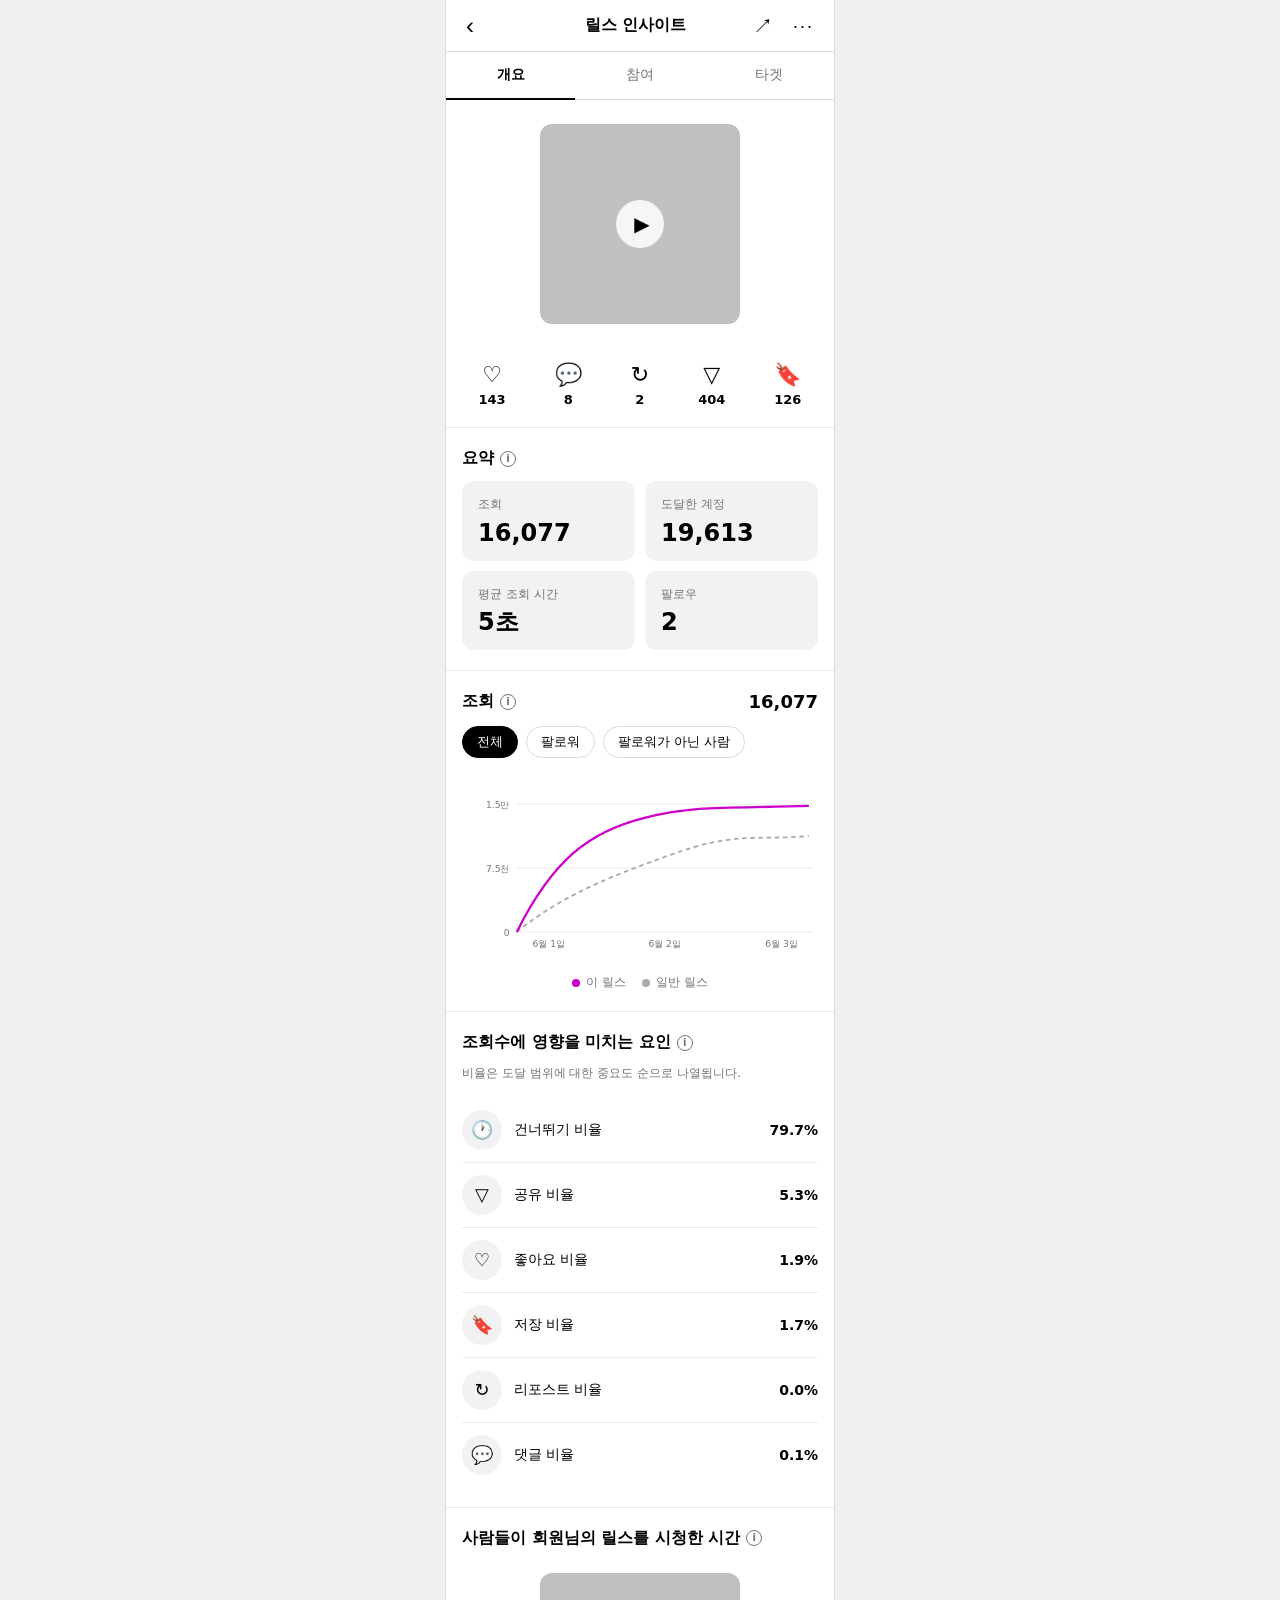
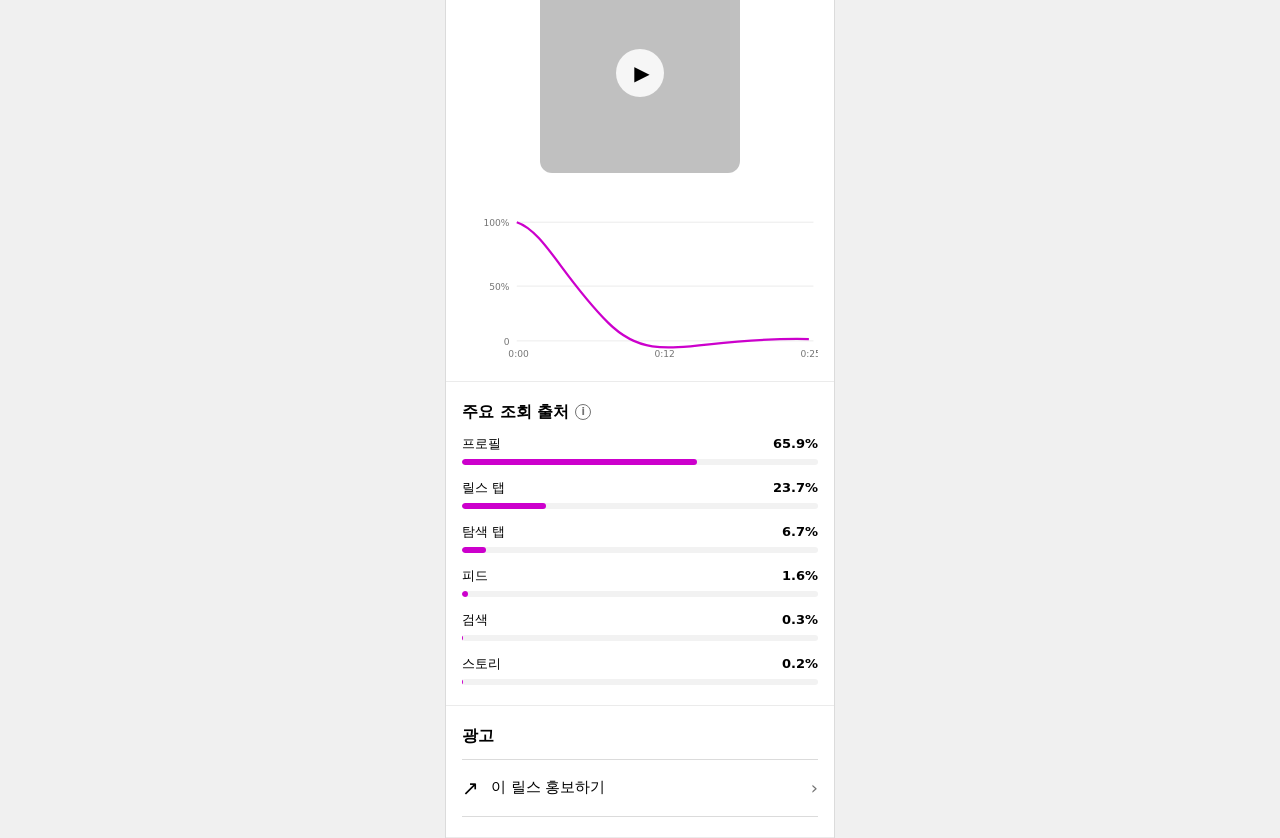
==== index.html @ ba60559f "Add Instagram Reels Insight UI (릴스 인사이트) HTML/CSS Static mobile page reproducing the Instagram Reels" ====
<!DOCTYPE html>
<html lang="ko">
<head>
  <meta charset="UTF-8" />
  <meta name="viewport" content="width=device-width, initial-scale=1.0" />
  <title>릴스 인사이트</title>
  <link rel="stylesheet" href="style.css" />
</head>
<body>
  <div class="app">

    <!-- 1. Header -->
    <header class="header">
      <div class="header-left">
        <button class="icon-btn back" aria-label="뒤로">&#8249;</button>
      </div>
      <h1 class="header-title">릴스 인사이트</h1>
      <div class="header-right">
        <button class="icon-btn" aria-label="트렌드">&#8599;</button>
        <button class="icon-btn menu" aria-label="더보기">···</button>
      </div>
    </header>

    <!-- 2. Tab Bar -->
    <nav class="tab-bar" role="tablist">
      <button class="tab active" role="tab" aria-selected="true">개요</button>
      <button class="tab" role="tab" aria-selected="false">참여</button>
      <button class="tab" role="tab" aria-selected="false">타겟</button>
    </nav>

    <!-- 3. Video Thumbnail -->
    <div class="video-thumb-wrap">
      <div class="video-thumb" role="img" aria-label="릴스 썸네일">
        <div class="play-btn">&#9654;</div>
      </div>
    </div>

    <!-- 4. Engagement Icons Row -->
    <div class="engagement-row">
      <div class="engagement-item">
        <span class="engagement-icon">&#9825;</span>
        <span class="engagement-count">143</span>
      </div>
      <div class="engagement-item">
        <span class="engagement-icon">&#128172;</span>
        <span class="engagement-count">8</span>
      </div>
      <div class="engagement-item">
        <span class="engagement-icon">&#8635;</span>
        <span class="engagement-count">2</span>
      </div>
      <div class="engagement-item">
        <span class="engagement-icon">&#9661;</span>
        <span class="engagement-count">404</span>
      </div>
      <div class="engagement-item">
        <span class="engagement-icon">&#128278;</span>
        <span class="engagement-count">126</span>
      </div>
    </div>

    <!-- 5. Summary Section -->
    <section class="section">
      <h2 class="section-title">
        요약
        <span class="info-icon" aria-label="정보">i</span>
      </h2>
      <div class="summary-grid">
        <div class="stat-card">
          <div class="stat-label">조회</div>
          <div class="stat-value">16,077</div>
        </div>
        <div class="stat-card">
          <div class="stat-label">도달한 계정</div>
          <div class="stat-value">19,613</div>
        </div>
        <div class="stat-card">
          <div class="stat-label">평균 조회 시간</div>
          <div class="stat-value">5초</div>
        </div>
        <div class="stat-card">
          <div class="stat-label">팔로우</div>
          <div class="stat-value">2</div>
        </div>
      </div>
    </section>

    <!-- 6 & 7. Views Section with Line Chart -->
    <section class="section">
      <div class="section-header-row">
        <h2 class="section-title">
          조회
          <span class="info-icon" aria-label="정보">i</span>
        </h2>
        <span class="section-total">16,077</span>
      </div>

      <!-- Filter Pills -->
      <div class="filter-pills">
        <button class="pill active">전체</button>
        <button class="pill">팔로워</button>
        <button class="pill">팔로워가 아닌 사람</button>
      </div>

      <!-- Line Chart SVG -->
      <div class="chart-wrap">
        <svg viewBox="0 0 390 180" xmlns="http://www.w3.org/2000/svg" width="100%" height="180" aria-label="조회수 추이 그래프">
          <!-- Grid lines -->
          <line x1="60" y1="20" x2="385" y2="20" stroke="#EBEBEB" stroke-width="1"/>
          <line x1="60" y1="90" x2="385" y2="90" stroke="#EBEBEB" stroke-width="1"/>
          <line x1="60" y1="160" x2="385" y2="160" stroke="#EBEBEB" stroke-width="1"/>

          <!-- Y-axis labels -->
          <text x="52" y="24" class="axis-label" text-anchor="end">1.5만</text>
          <text x="52" y="94" class="axis-label" text-anchor="end">7.5천</text>
          <text x="52" y="164" class="axis-label" text-anchor="end">0</text>

          <!-- X-axis labels -->
          <text x="95" y="176" class="axis-label" text-anchor="middle">6월 1일</text>
          <text x="222" y="176" class="axis-label" text-anchor="middle">6월 2일</text>
          <text x="350" y="176" class="axis-label" text-anchor="middle">6월 3일</text>

          <!-- Gray dashed line (일반 릴스) -->
          <path d="M 60,160 C 110,120 160,100 230,75 S 320,60 380,55"
                fill="none"
                stroke="#AAAAAA"
                stroke-width="2"
                stroke-dasharray="5,4"/>

          <!-- Magenta solid line (이 릴스) -->
          <path d="M 60,160 C 100,80 140,50 200,35 S 300,25 380,22"
                fill="none"
                stroke="#CC00CC"
                stroke-width="2.5"/>
        </svg>
      </div>

      <!-- Legend -->
      <div class="chart-legend">
        <div class="legend-item">
          <span class="legend-dot" style="background:#CC00CC;"></span>
          이 릴스
        </div>
        <div class="legend-item">
          <span class="legend-dot" style="background:#AAAAAA;"></span>
          일반 릴스
        </div>
      </div>
    </section>

    <!-- 8. Factors Section -->
    <section class="section">
      <h2 class="section-title">
        조회수에 영향을 미치는 요인
        <span class="info-icon" aria-label="정보">i</span>
      </h2>
      <p class="factors-subtitle">비율은 도달 범위에 대한 중요도 순으로 나열됩니다.</p>

      <div class="factors-list">
        <div class="factor-row">
          <div class="factor-icon-wrap" aria-hidden="true">&#128336;</div>
          <span class="factor-label">건너뛰기 비율</span>
          <span class="factor-value">79.7%</span>
        </div>
        <div class="factor-row">
          <div class="factor-icon-wrap" aria-hidden="true">&#9661;</div>
          <span class="factor-label">공유 비율</span>
          <span class="factor-value">5.3%</span>
        </div>
        <div class="factor-row">
          <div class="factor-icon-wrap" aria-hidden="true">&#9825;</div>
          <span class="factor-label">좋아요 비율</span>
          <span class="factor-value">1.9%</span>
        </div>
        <div class="factor-row">
          <div class="factor-icon-wrap" aria-hidden="true">&#128278;</div>
          <span class="factor-label">저장 비율</span>
          <span class="factor-value">1.7%</span>
        </div>
        <div class="factor-row">
          <div class="factor-icon-wrap" aria-hidden="true">&#8635;</div>
          <span class="factor-label">리포스트 비율</span>
          <span class="factor-value">0.0%</span>
        </div>
        <div class="factor-row">
          <div class="factor-icon-wrap" aria-hidden="true">&#128172;</div>
          <span class="factor-label">댓글 비율</span>
          <span class="factor-value">0.1%</span>
        </div>
      </div>
    </section>

    <!-- 9. Watch Time Section -->
    <section class="section">
      <h2 class="section-title">
        사람들이 회원님의 릴스를 시청한 시간
        <span class="info-icon" aria-label="정보">i</span>
      </h2>

      <div class="video-thumb-wrap">
        <div class="video-thumb" role="img" aria-label="릴스 썸네일">
          <div class="play-btn">&#9654;</div>
        </div>
      </div>

      <!-- Retention Curve SVG -->
      <div class="chart-wrap">
        <svg viewBox="0 0 390 160" xmlns="http://www.w3.org/2000/svg" width="100%" height="160" aria-label="시청 유지율 그래프">
          <!-- Grid lines -->
          <line x1="60" y1="20" x2="385" y2="20" stroke="#EBEBEB" stroke-width="1"/>
          <line x1="60" y1="90" x2="385" y2="90" stroke="#EBEBEB" stroke-width="1"/>
          <line x1="60" y1="150" x2="385" y2="150" stroke="#EBEBEB" stroke-width="1"/>

          <!-- Y-axis labels -->
          <text x="52" y="24" class="axis-label" text-anchor="end">100%</text>
          <text x="52" y="94" class="axis-label" text-anchor="end">50%</text>
          <text x="52" y="154" class="axis-label" text-anchor="end">0</text>

          <!-- X-axis labels -->
          <text x="62" y="168" class="axis-label" text-anchor="middle">0:00</text>
          <text x="222" y="168" class="axis-label" text-anchor="middle">0:12</text>
          <text x="382" y="168" class="axis-label" text-anchor="middle">0:25</text>

          <!-- Retention magenta line -->
          <path d="M 60,20 C 90,30 110,80 160,130 S 250,145 380,148"
                fill="none"
                stroke="#CC00CC"
                stroke-width="2.5"/>
        </svg>
      </div>
    </section>

    <!-- 10. Main Sources Section -->
    <section class="section">
      <h2 class="section-title">
        주요 조회 출처
        <span class="info-icon" aria-label="정보">i</span>
      </h2>

      <div class="bar-chart">
        <div class="bar-row">
          <div class="bar-row-header">
            <span class="bar-label">프로필</span>
            <span class="bar-pct">65.9%</span>
          </div>
          <div class="bar-track">
            <div class="bar-fill" style="width:65.9%;"></div>
          </div>
        </div>
        <div class="bar-row">
          <div class="bar-row-header">
            <span class="bar-label">릴스 탭</span>
            <span class="bar-pct">23.7%</span>
          </div>
          <div class="bar-track">
            <div class="bar-fill" style="width:23.7%;"></div>
          </div>
        </div>
        <div class="bar-row">
          <div class="bar-row-header">
            <span class="bar-label">탐색 탭</span>
            <span class="bar-pct">6.7%</span>
          </div>
          <div class="bar-track">
            <div class="bar-fill" style="width:6.7%;"></div>
          </div>
        </div>
        <div class="bar-row">
          <div class="bar-row-header">
            <span class="bar-label">피드</span>
            <span class="bar-pct">1.6%</span>
          </div>
          <div class="bar-track">
            <div class="bar-fill" style="width:1.6%;"></div>
          </div>
        </div>
        <div class="bar-row">
          <div class="bar-row-header">
            <span class="bar-label">검색</span>
            <span class="bar-pct">0.3%</span>
          </div>
          <div class="bar-track">
            <div class="bar-fill" style="width:0.3%;"></div>
          </div>
        </div>
        <div class="bar-row">
          <div class="bar-row-header">
            <span class="bar-label">스토리</span>
            <span class="bar-pct">0.2%</span>
          </div>
          <div class="bar-track">
            <div class="bar-fill" style="width:0.2%;"></div>
          </div>
        </div>
      </div>
    </section>

    <!-- 11. Ad Section -->
    <section class="section">
      <h2 class="section-title">광고</h2>
      <div class="ad-row">
        <span class="ad-icon">&#8599;</span>
        <span class="ad-label">이 릴스 홍보하기</span>
        <span class="ad-chevron">&#8250;</span>
      </div>
    </section>

  </div><!-- /.app -->
</body>
</html>
---- style.css ----
:root {
  --color-accent: #CC00CC;
  --color-bg: #FFFFFF;
  --color-card: #F2F2F2;
  --color-text: #000000;
  --color-muted: #737373;
  --color-border: #DBDBDB;
  --color-accent-light: #F0C0F0;
}

* {
  box-sizing: border-box;
  margin: 0;
  padding: 0;
}

body {
  background: #F0F0F0;
  font-family: system-ui, -apple-system, sans-serif;
  color: var(--color-text);
}

.app {
  max-width: 390px;
  margin: 0 auto;
  background: var(--color-bg);
  min-height: 100vh;
  border-left: 1px solid var(--color-border);
  border-right: 1px solid var(--color-border);
}

/* Header */
.header {
  display: flex;
  align-items: center;
  justify-content: space-between;
  height: 52px;
  padding: 0 16px;
  border-bottom: 1px solid var(--color-border);
  position: sticky;
  top: 0;
  background: var(--color-bg);
  z-index: 10;
}

.header-left,
.header-right {
  display: flex;
  align-items: center;
  gap: 12px;
  min-width: 60px;
}

.header-right {
  justify-content: flex-end;
}

.header-title {
  font-size: 16px;
  font-weight: 600;
  text-align: center;
  flex: 1;
}

.icon-btn {
  background: none;
  border: none;
  cursor: pointer;
  font-size: 20px;
  color: var(--color-text);
  padding: 4px;
  display: flex;
  align-items: center;
  justify-content: center;
  line-height: 1;
}

.icon-btn.back {
  font-size: 24px;
}

.icon-btn.menu {
  font-size: 18px;
  letter-spacing: 2px;
}

/* Tab Bar */
.tab-bar {
  display: flex;
  border-bottom: 1px solid var(--color-border);
}

.tab {
  flex: 1;
  text-align: center;
  padding: 14px 0;
  font-size: 14px;
  color: var(--color-muted);
  cursor: pointer;
  border: none;
  background: none;
  font-family: inherit;
  border-bottom: 2px solid transparent;
  margin-bottom: -1px;
  transition: color 0.15s;
}

.tab.active {
  color: var(--color-text);
  font-weight: 700;
  border-bottom: 2px solid var(--color-text);
}

/* Section */
.section {
  padding: 20px 16px;
  border-bottom: 1px solid #EBEBEB;
}

.section-title {
  font-size: 16px;
  font-weight: 600;
  margin-bottom: 12px;
  display: flex;
  align-items: center;
  gap: 6px;
}

.section-title .info-icon {
  width: 16px;
  height: 16px;
  border-radius: 50%;
  border: 1.5px solid var(--color-muted);
  display: inline-flex;
  align-items: center;
  justify-content: center;
  font-size: 10px;
  color: var(--color-muted);
  font-weight: 600;
  flex-shrink: 0;
  line-height: 1;
}

/* Video Thumbnail */
.video-thumb-wrap {
  display: flex;
  justify-content: center;
  margin: 24px 0;
}

.video-thumb {
  width: 200px;
  height: 200px;
  background: #C0C0C0;
  border-radius: 12px;
  display: flex;
  align-items: center;
  justify-content: center;
  flex-shrink: 0;
}

.play-btn {
  width: 48px;
  height: 48px;
  background: rgba(255, 255, 255, 0.85);
  border-radius: 50%;
  display: flex;
  align-items: center;
  justify-content: center;
  font-size: 20px;
  padding-left: 4px;
}

/* Engagement Icons Row */
.engagement-row {
  display: flex;
  justify-content: space-around;
  align-items: center;
  padding: 16px 8px 20px;
  border-bottom: 1px solid #EBEBEB;
}

.engagement-item {
  display: flex;
  flex-direction: column;
  align-items: center;
  gap: 6px;
}

.engagement-icon {
  font-size: 22px;
  line-height: 1;
}

.engagement-count {
  font-size: 13px;
  font-weight: 700;
  color: var(--color-text);
}

/* Summary Grid */
.summary-grid {
  display: grid;
  grid-template-columns: 1fr 1fr;
  gap: 10px;
}

.stat-card {
  background: var(--color-card);
  border-radius: 12px;
  padding: 16px;
}

.stat-label {
  font-size: 12px;
  color: var(--color-muted);
  margin-bottom: 8px;
  line-height: 1.3;
}

.stat-value {
  font-size: 24px;
  font-weight: 700;
  color: var(--color-text);
  line-height: 1;
}

/* Views Section Header */
.section-header-row {
  display: flex;
  justify-content: space-between;
  align-items: center;
  margin-bottom: 14px;
}

.section-header-row .section-title {
  margin-bottom: 0;
}

.section-total {
  font-size: 18px;
  font-weight: 700;
}

/* Filter Pills */
.filter-pills {
  display: flex;
  gap: 8px;
  flex-wrap: wrap;
  margin-bottom: 20px;
}

.pill {
  padding: 6px 14px;
  border-radius: 999px;
  font-size: 13px;
  font-weight: 500;
  cursor: pointer;
  border: 1px solid var(--color-border);
  background: var(--color-bg);
  color: var(--color-text);
  white-space: nowrap;
  font-family: inherit;
}

.pill.active {
  background: #000000;
  color: #FFFFFF;
  border-color: #000000;
}

/* Chart */
.chart-wrap {
  width: 100%;
  overflow: visible;
}

.chart-legend {
  display: flex;
  gap: 16px;
  margin-top: 12px;
  justify-content: center;
}

.legend-item {
  display: flex;
  align-items: center;
  gap: 6px;
  font-size: 12px;
  color: var(--color-muted);
}

.legend-dot {
  width: 8px;
  height: 8px;
  border-radius: 50%;
  flex-shrink: 0;
}

/* Factors List */
.factors-subtitle {
  font-size: 12px;
  color: var(--color-muted);
  margin-bottom: 16px;
  line-height: 1.4;
}

.factor-row {
  display: flex;
  align-items: center;
  gap: 12px;
  padding: 12px 0;
  border-bottom: 1px solid #EBEBEB;
}

.factor-row:last-child {
  border-bottom: none;
}

.factor-icon-wrap {
  width: 40px;
  height: 40px;
  border-radius: 50%;
  background: var(--color-card);
  display: flex;
  align-items: center;
  justify-content: center;
  font-size: 18px;
  flex-shrink: 0;
}

.factor-label {
  flex: 1;
  font-size: 14px;
}

.factor-value {
  font-size: 14px;
  font-weight: 700;
  color: var(--color-text);
}

/* Retention chart */
.retention-axis-label {
  font-size: 10px;
  fill: var(--color-muted);
}

/* Bar chart */
.bar-chart {
  display: flex;
  flex-direction: column;
  gap: 14px;
}

.bar-row {
  display: flex;
  flex-direction: column;
  gap: 6px;
}

.bar-row-header {
  display: flex;
  justify-content: space-between;
  align-items: center;
}

.bar-label {
  font-size: 13px;
  color: var(--color-text);
}

.bar-pct {
  font-size: 13px;
  font-weight: 700;
  color: var(--color-text);
}

.bar-track {
  width: 100%;
  height: 6px;
  background: var(--color-card);
  border-radius: 3px;
  overflow: hidden;
}

.bar-fill {
  height: 100%;
  background: var(--color-accent);
  border-radius: 3px;
}

/* Ad Section */
.ad-row {
  display: flex;
  align-items: center;
  gap: 12px;
  padding: 16px 0;
  border-top: 1px solid var(--color-border);
  border-bottom: 1px solid var(--color-border);
  cursor: pointer;
}

.ad-icon {
  font-size: 20px;
}

.ad-label {
  flex: 1;
  font-size: 15px;
  font-weight: 500;
}

.ad-chevron {
  font-size: 18px;
  color: var(--color-muted);
}

/* SVG text styles */
.axis-label {
  font-family: system-ui, -apple-system, sans-serif;
  font-size: 10px;
  fill: var(--color-muted);
}

/* Responsive */
@media (max-width: 768px) {
  body {
    background: var(--color-bg);
  }

  .app {
    border-left: none;
    border-right: none;
  }
}
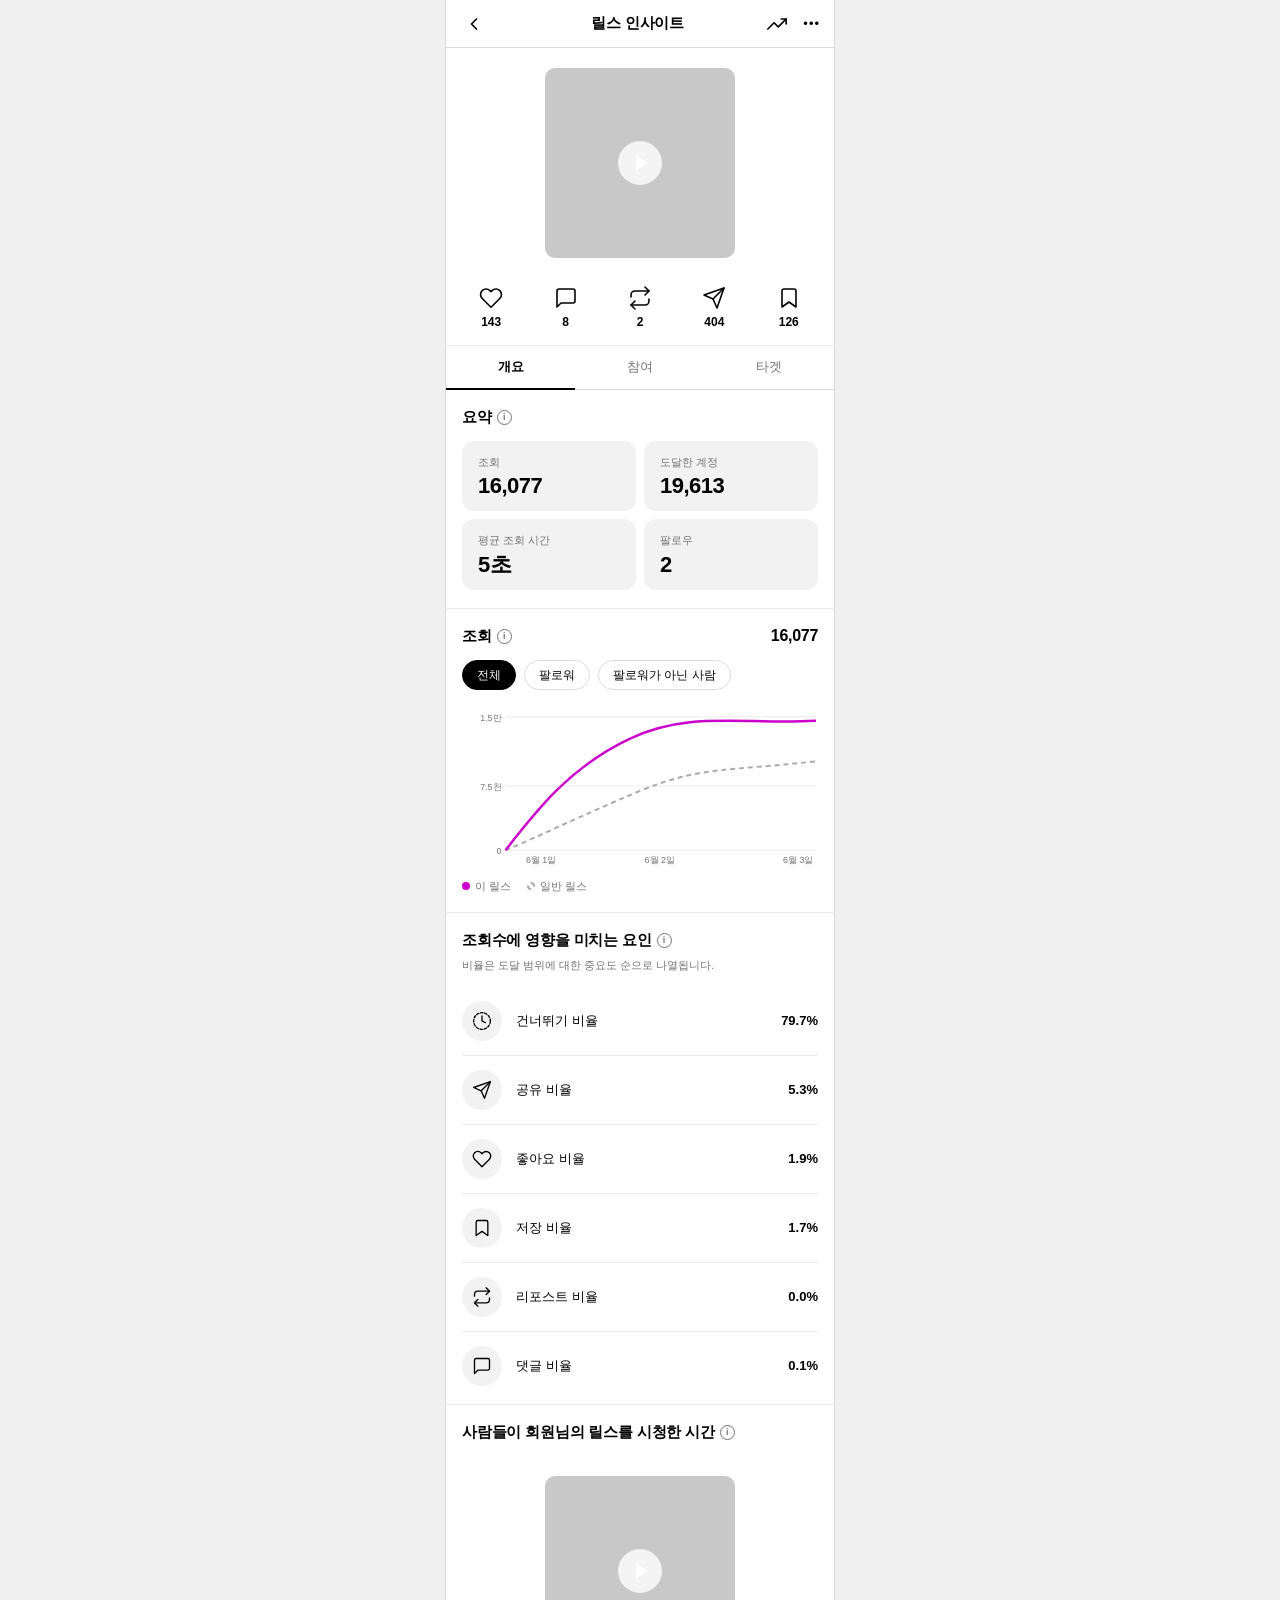
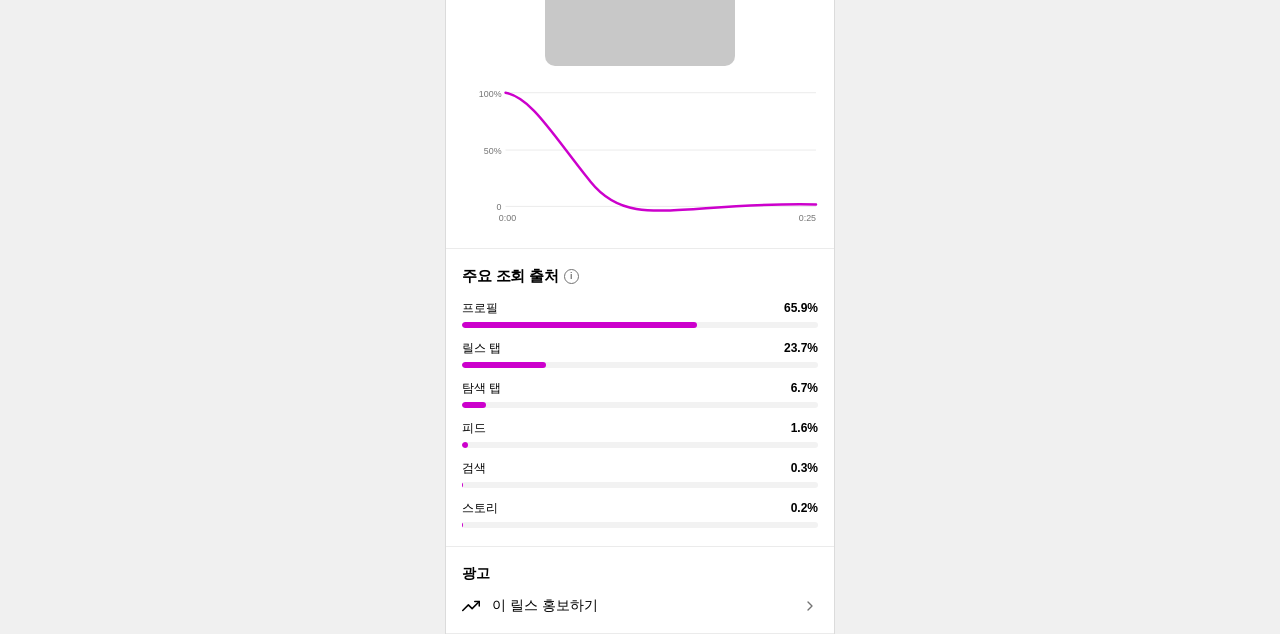
==== commit 58b4e31d: "Fix tab bar position, replace emoji with SVG icons, adjust font sizes - Move tab bar below engagemen" ====
--- a/index.html
+++ b/index.html
@@ -9,61 +9,102 @@
 <body>
   <div class="app">
 
-    <!-- 1. Header -->
+    <!-- SVG 아이콘 정의 -->
+    <svg style="display:none" xmlns="http://www.w3.org/2000/svg">
+      <symbol id="icon-heart" viewBox="0 0 24 24" fill="none" stroke="currentColor" stroke-width="1.6" stroke-linecap="round" stroke-linejoin="round">
+        <path d="M20.84 4.61a5.5 5.5 0 0 0-7.78 0L12 5.67l-1.06-1.06a5.5 5.5 0 0 0-7.78 7.78l1.06 1.06L12 21.23l7.78-7.78 1.06-1.06a5.5 5.5 0 0 0 0-7.78z"/>
+      </symbol>
+      <symbol id="icon-comment" viewBox="0 0 24 24" fill="none" stroke="currentColor" stroke-width="1.6" stroke-linecap="round" stroke-linejoin="round">
+        <path d="M21 15a2 2 0 0 1-2 2H7l-4 4V5a2 2 0 0 1 2-2h14a2 2 0 0 1 2 2z"/>
+      </symbol>
+      <symbol id="icon-repost" viewBox="0 0 24 24" fill="none" stroke="currentColor" stroke-width="1.6" stroke-linecap="round" stroke-linejoin="round">
+        <polyline points="17 1 21 5 17 9"/>
+        <path d="M3 11V9a4 4 0 0 1 4-4h14"/>
+        <polyline points="7 23 3 19 7 15"/>
+        <path d="M21 13v2a4 4 0 0 1-4 4H3"/>
+      </symbol>
+      <symbol id="icon-send" viewBox="0 0 24 24" fill="none" stroke="currentColor" stroke-width="1.6" stroke-linecap="round" stroke-linejoin="round">
+        <line x1="22" y1="2" x2="11" y2="13"/>
+        <polygon points="22 2 15 22 11 13 2 9 22 2" fill="none"/>
+      </symbol>
+      <symbol id="icon-bookmark" viewBox="0 0 24 24" fill="none" stroke="currentColor" stroke-width="1.6" stroke-linecap="round" stroke-linejoin="round">
+        <path d="M19 21l-7-5-7 5V5a2 2 0 0 1 2-2h10a2 2 0 0 1 2 2z"/>
+      </symbol>
+      <symbol id="icon-clock-skip" viewBox="0 0 24 24" fill="none" stroke="currentColor" stroke-width="1.6" stroke-linecap="round" stroke-linejoin="round">
+        <circle cx="12" cy="12" r="10" stroke-dasharray="3 2"/>
+        <polyline points="12 6 12 12 16 14"/>
+      </symbol>
+      <symbol id="icon-trend" viewBox="0 0 24 24" fill="none" stroke="currentColor" stroke-width="2" stroke-linecap="round" stroke-linejoin="round">
+        <polyline points="23 6 13.5 15.5 8.5 10.5 1 18"/>
+        <polyline points="17 6 23 6 23 12"/>
+      </symbol>
+    </svg>
+
+    <!-- 1. 헤더 -->
     <header class="header">
       <div class="header-left">
-        <button class="icon-btn back" aria-label="뒤로">&#8249;</button>
+        <button class="icon-btn" aria-label="뒤로">
+          <svg width="20" height="20" viewBox="0 0 24 24" fill="none" stroke="currentColor" stroke-width="2" stroke-linecap="round" stroke-linejoin="round">
+            <polyline points="15 18 9 12 15 6"/>
+          </svg>
+        </button>
       </div>
       <h1 class="header-title">릴스 인사이트</h1>
       <div class="header-right">
-        <button class="icon-btn" aria-label="트렌드">&#8599;</button>
-        <button class="icon-btn menu" aria-label="더보기">···</button>
+        <button class="icon-btn" aria-label="트렌드">
+          <svg use href="#icon-trend" width="20" height="20"><use href="#icon-trend"/></svg>
+        </button>
+        <button class="icon-btn menu" aria-label="더보기">•••</button>
       </div>
     </header>
 
-    <!-- 2. Tab Bar -->
+    <!-- 2. 영상 썸네일 -->
+    <div class="video-thumb-wrap">
+      <div class="video-thumb" role="img" aria-label="릴스 썸네일">
+        <div class="play-btn">
+          <svg width="20" height="20" viewBox="0 0 24 24" fill="white">
+            <polygon points="5 3 19 12 5 21 5 3"/>
+          </svg>
+        </div>
+      </div>
+    </div>
+
+    <!-- 3. 참여 아이콘 행 -->
+    <div class="engagement-row">
+      <div class="engagement-item">
+        <svg class="eng-icon" width="24" height="24"><use href="#icon-heart"/></svg>
+        <span class="engagement-count">143</span>
+      </div>
+      <div class="engagement-item">
+        <svg class="eng-icon" width="24" height="24"><use href="#icon-comment"/></svg>
+        <span class="engagement-count">8</span>
+      </div>
+      <div class="engagement-item">
+        <svg class="eng-icon" width="24" height="24"><use href="#icon-repost"/></svg>
+        <span class="engagement-count">2</span>
+      </div>
+      <div class="engagement-item">
+        <svg class="eng-icon" width="24" height="24"><use href="#icon-send"/></svg>
+        <span class="engagement-count">404</span>
+      </div>
+      <div class="engagement-item">
+        <svg class="eng-icon" width="24" height="24"><use href="#icon-bookmark"/></svg>
+        <span class="engagement-count">126</span>
+      </div>
+    </div>
+
+    <!-- 4. 탭바 -->
     <nav class="tab-bar" role="tablist">
       <button class="tab active" role="tab" aria-selected="true">개요</button>
       <button class="tab" role="tab" aria-selected="false">참여</button>
       <button class="tab" role="tab" aria-selected="false">타겟</button>
     </nav>
 
-    <!-- 3. Video Thumbnail -->
-    <div class="video-thumb-wrap">
-      <div class="video-thumb" role="img" aria-label="릴스 썸네일">
-        <div class="play-btn">&#9654;</div>
-      </div>
-    </div>
-
-    <!-- 4. Engagement Icons Row -->
-    <div class="engagement-row">
-      <div class="engagement-item">
-        <span class="engagement-icon">&#9825;</span>
-        <span class="engagement-count">143</span>
-      </div>
-      <div class="engagement-item">
-        <span class="engagement-icon">&#128172;</span>
-        <span class="engagement-count">8</span>
-      </div>
-      <div class="engagement-item">
-        <span class="engagement-icon">&#8635;</span>
-        <span class="engagement-count">2</span>
-      </div>
-      <div class="engagement-item">
-        <span class="engagement-icon">&#9661;</span>
-        <span class="engagement-count">404</span>
-      </div>
-      <div class="engagement-item">
-        <span class="engagement-icon">&#128278;</span>
-        <span class="engagement-count">126</span>
-      </div>
-    </div>
-
-    <!-- 5. Summary Section -->
+    <!-- 5. 요약 섹션 -->
     <section class="section">
       <h2 class="section-title">
         요약
-        <span class="info-icon" aria-label="정보">i</span>
+        <span class="info-icon">i</span>
       </h2>
       <div class="summary-grid">
         <div class="stat-card">
@@ -85,156 +126,153 @@
       </div>
     </section>
 
-    <!-- 6 & 7. Views Section with Line Chart -->
+    <!-- 6. 조회 섹션 + 차트 -->
     <section class="section">
       <div class="section-header-row">
         <h2 class="section-title">
           조회
-          <span class="info-icon" aria-label="정보">i</span>
+          <span class="info-icon">i</span>
         </h2>
         <span class="section-total">16,077</span>
       </div>
 
-      <!-- Filter Pills -->
       <div class="filter-pills">
         <button class="pill active">전체</button>
         <button class="pill">팔로워</button>
         <button class="pill">팔로워가 아닌 사람</button>
       </div>
 
-      <!-- Line Chart SVG -->
       <div class="chart-wrap">
-        <svg viewBox="0 0 390 180" xmlns="http://www.w3.org/2000/svg" width="100%" height="180" aria-label="조회수 추이 그래프">
-          <!-- Grid lines -->
-          <line x1="60" y1="20" x2="385" y2="20" stroke="#EBEBEB" stroke-width="1"/>
-          <line x1="60" y1="90" x2="385" y2="90" stroke="#EBEBEB" stroke-width="1"/>
-          <line x1="60" y1="160" x2="385" y2="160" stroke="#EBEBEB" stroke-width="1"/>
-
-          <!-- Y-axis labels -->
-          <text x="52" y="24" class="axis-label" text-anchor="end">1.5만</text>
-          <text x="52" y="94" class="axis-label" text-anchor="end">7.5천</text>
-          <text x="52" y="164" class="axis-label" text-anchor="end">0</text>
-
-          <!-- X-axis labels -->
-          <text x="95" y="176" class="axis-label" text-anchor="middle">6월 1일</text>
-          <text x="222" y="176" class="axis-label" text-anchor="middle">6월 2일</text>
-          <text x="350" y="176" class="axis-label" text-anchor="middle">6월 3일</text>
-
-          <!-- Gray dashed line (일반 릴스) -->
-          <path d="M 60,160 C 110,120 160,100 230,75 S 320,60 380,55"
-                fill="none"
-                stroke="#AAAAAA"
-                stroke-width="2"
-                stroke-dasharray="5,4"/>
-
-          <!-- Magenta solid line (이 릴스) -->
-          <path d="M 60,160 C 100,80 140,50 200,35 S 300,25 380,22"
-                fill="none"
-                stroke="#CC00CC"
-                stroke-width="2.5"/>
+        <svg viewBox="0 0 360 160" xmlns="http://www.w3.org/2000/svg" width="100%" height="160">
+          <!-- 그리드 -->
+          <line x1="44" y1="10" x2="358" y2="10" stroke="#EBEBEB" stroke-width="1"/>
+          <line x1="44" y1="80" x2="358" y2="80" stroke="#EBEBEB" stroke-width="1"/>
+          <line x1="44" y1="145" x2="358" y2="145" stroke="#EBEBEB" stroke-width="1"/>
+          <!-- Y축 레이블 -->
+          <text x="40" y="14" class="axis-label" text-anchor="end">1.5만</text>
+          <text x="40" y="84" class="axis-label" text-anchor="end">7.5천</text>
+          <text x="40" y="149" class="axis-label" text-anchor="end">0</text>
+          <!-- X축 레이블 -->
+          <text x="80" y="158" class="axis-label" text-anchor="middle">6월 1일</text>
+          <text x="200" y="158" class="axis-label" text-anchor="middle">6월 2일</text>
+          <text x="340" y="158" class="axis-label" text-anchor="middle">6월 3일</text>
+          <!-- 회색 점선 (일반 릴스) -->
+          <path d="M 44,145 C 80,130 120,110 180,85 S 270,65 358,55"
+                fill="none" stroke="#AAAAAA" stroke-width="2" stroke-dasharray="5,4"/>
+          <!-- 마젠타 실선 (이 릴스) -->
+          <path d="M 44,145 C 75,105 110,60 170,32 S 280,18 358,14"
+                fill="none" stroke="#CC00CC" stroke-width="2.5"/>
         </svg>
       </div>
 
-      <!-- Legend -->
       <div class="chart-legend">
         <div class="legend-item">
           <span class="legend-dot" style="background:#CC00CC;"></span>
           이 릴스
         </div>
         <div class="legend-item">
-          <span class="legend-dot" style="background:#AAAAAA;"></span>
+          <span class="legend-dot legend-dot-dashed"></span>
           일반 릴스
         </div>
       </div>
     </section>
 
-    <!-- 8. Factors Section -->
+    <!-- 7. 조회수 영향 요인 -->
     <section class="section">
       <h2 class="section-title">
         조회수에 영향을 미치는 요인
-        <span class="info-icon" aria-label="정보">i</span>
+        <span class="info-icon">i</span>
       </h2>
       <p class="factors-subtitle">비율은 도달 범위에 대한 중요도 순으로 나열됩니다.</p>
 
       <div class="factors-list">
         <div class="factor-row">
-          <div class="factor-icon-wrap" aria-hidden="true">&#128336;</div>
+          <div class="factor-icon-wrap">
+            <svg width="20" height="20"><use href="#icon-clock-skip"/></svg>
+          </div>
           <span class="factor-label">건너뛰기 비율</span>
           <span class="factor-value">79.7%</span>
         </div>
         <div class="factor-row">
-          <div class="factor-icon-wrap" aria-hidden="true">&#9661;</div>
+          <div class="factor-icon-wrap">
+            <svg width="20" height="20"><use href="#icon-send"/></svg>
+          </div>
           <span class="factor-label">공유 비율</span>
           <span class="factor-value">5.3%</span>
         </div>
         <div class="factor-row">
-          <div class="factor-icon-wrap" aria-hidden="true">&#9825;</div>
+          <div class="factor-icon-wrap">
+            <svg width="20" height="20"><use href="#icon-heart"/></svg>
+          </div>
           <span class="factor-label">좋아요 비율</span>
           <span class="factor-value">1.9%</span>
         </div>
         <div class="factor-row">
-          <div class="factor-icon-wrap" aria-hidden="true">&#128278;</div>
+          <div class="factor-icon-wrap">
+            <svg width="20" height="20"><use href="#icon-bookmark"/></svg>
+          </div>
           <span class="factor-label">저장 비율</span>
           <span class="factor-value">1.7%</span>
         </div>
         <div class="factor-row">
-          <div class="factor-icon-wrap" aria-hidden="true">&#8635;</div>
+          <div class="factor-icon-wrap">
+            <svg width="20" height="20"><use href="#icon-repost"/></svg>
+          </div>
           <span class="factor-label">리포스트 비율</span>
           <span class="factor-value">0.0%</span>
         </div>
         <div class="factor-row">
-          <div class="factor-icon-wrap" aria-hidden="true">&#128172;</div>
+          <div class="factor-icon-wrap">
+            <svg width="20" height="20"><use href="#icon-comment"/></svg>
+          </div>
           <span class="factor-label">댓글 비율</span>
           <span class="factor-value">0.1%</span>
         </div>
       </div>
     </section>
 
-    <!-- 9. Watch Time Section -->
+    <!-- 8. 시청 시간 섹션 -->
     <section class="section">
       <h2 class="section-title">
         사람들이 회원님의 릴스를 시청한 시간
-        <span class="info-icon" aria-label="정보">i</span>
+        <span class="info-icon">i</span>
       </h2>
 
       <div class="video-thumb-wrap">
         <div class="video-thumb" role="img" aria-label="릴스 썸네일">
-          <div class="play-btn">&#9654;</div>
-        </div>
-      </div>
-
-      <!-- Retention Curve SVG -->
+          <div class="play-btn">
+            <svg width="20" height="20" viewBox="0 0 24 24" fill="white">
+              <polygon points="5 3 19 12 5 21 5 3"/>
+            </svg>
+          </div>
+        </div>
+      </div>
+
       <div class="chart-wrap">
-        <svg viewBox="0 0 390 160" xmlns="http://www.w3.org/2000/svg" width="100%" height="160" aria-label="시청 유지율 그래프">
-          <!-- Grid lines -->
-          <line x1="60" y1="20" x2="385" y2="20" stroke="#EBEBEB" stroke-width="1"/>
-          <line x1="60" y1="90" x2="385" y2="90" stroke="#EBEBEB" stroke-width="1"/>
-          <line x1="60" y1="150" x2="385" y2="150" stroke="#EBEBEB" stroke-width="1"/>
-
-          <!-- Y-axis labels -->
-          <text x="52" y="24" class="axis-label" text-anchor="end">100%</text>
-          <text x="52" y="94" class="axis-label" text-anchor="end">50%</text>
-          <text x="52" y="154" class="axis-label" text-anchor="end">0</text>
-
-          <!-- X-axis labels -->
-          <text x="62" y="168" class="axis-label" text-anchor="middle">0:00</text>
-          <text x="222" y="168" class="axis-label" text-anchor="middle">0:12</text>
-          <text x="382" y="168" class="axis-label" text-anchor="middle">0:25</text>
-
-          <!-- Retention magenta line -->
-          <path d="M 60,20 C 90,30 110,80 160,130 S 250,145 380,148"
-                fill="none"
-                stroke="#CC00CC"
-                stroke-width="2.5"/>
+        <svg viewBox="0 0 360 145" xmlns="http://www.w3.org/2000/svg" width="100%" height="145">
+          <!-- 그리드 -->
+          <line x1="44" y1="10" x2="358" y2="10" stroke="#EBEBEB" stroke-width="1"/>
+          <line x1="44" y1="68" x2="358" y2="68" stroke="#EBEBEB" stroke-width="1"/>
+          <line x1="44" y1="125" x2="358" y2="125" stroke="#EBEBEB" stroke-width="1"/>
+          <!-- Y축 레이블 -->
+          <text x="40" y="14" class="axis-label" text-anchor="end">100%</text>
+          <text x="40" y="72" class="axis-label" text-anchor="end">50%</text>
+          <text x="40" y="129" class="axis-label" text-anchor="end">0</text>
+          <!-- X축 레이블 -->
+          <text x="46" y="140" class="axis-label" text-anchor="middle">0:00</text>
+          <text x="358" y="140" class="axis-label" text-anchor="end">0:25</text>
+          <!-- 유지율 곡선 -->
+          <path d="M 44,10 C 70,15 90,50 130,100 S 220,120 358,123"
+                fill="none" stroke="#CC00CC" stroke-width="2.5" stroke-linecap="round"/>
         </svg>
       </div>
     </section>
 
-    <!-- 10. Main Sources Section -->
+    <!-- 9. 주요 조회 출처 -->
     <section class="section">
       <h2 class="section-title">
         주요 조회 출처
-        <span class="info-icon" aria-label="정보">i</span>
+        <span class="info-icon">i</span>
       </h2>
 
       <div class="bar-chart">
@@ -243,68 +281,60 @@
             <span class="bar-label">프로필</span>
             <span class="bar-pct">65.9%</span>
           </div>
-          <div class="bar-track">
-            <div class="bar-fill" style="width:65.9%;"></div>
-          </div>
+          <div class="bar-track"><div class="bar-fill" style="width:65.9%;"></div></div>
         </div>
         <div class="bar-row">
           <div class="bar-row-header">
             <span class="bar-label">릴스 탭</span>
             <span class="bar-pct">23.7%</span>
           </div>
-          <div class="bar-track">
-            <div class="bar-fill" style="width:23.7%;"></div>
-          </div>
+          <div class="bar-track"><div class="bar-fill" style="width:23.7%;"></div></div>
         </div>
         <div class="bar-row">
           <div class="bar-row-header">
             <span class="bar-label">탐색 탭</span>
             <span class="bar-pct">6.7%</span>
           </div>
-          <div class="bar-track">
-            <div class="bar-fill" style="width:6.7%;"></div>
-          </div>
+          <div class="bar-track"><div class="bar-fill" style="width:6.7%;"></div></div>
         </div>
         <div class="bar-row">
           <div class="bar-row-header">
             <span class="bar-label">피드</span>
             <span class="bar-pct">1.6%</span>
           </div>
-          <div class="bar-track">
-            <div class="bar-fill" style="width:1.6%;"></div>
-          </div>
+          <div class="bar-track"><div class="bar-fill" style="width:1.6%;"></div></div>
         </div>
         <div class="bar-row">
           <div class="bar-row-header">
             <span class="bar-label">검색</span>
             <span class="bar-pct">0.3%</span>
           </div>
-          <div class="bar-track">
-            <div class="bar-fill" style="width:0.3%;"></div>
-          </div>
+          <div class="bar-track"><div class="bar-fill" style="width:0.3%;"></div></div>
         </div>
         <div class="bar-row">
           <div class="bar-row-header">
             <span class="bar-label">스토리</span>
             <span class="bar-pct">0.2%</span>
           </div>
-          <div class="bar-track">
-            <div class="bar-fill" style="width:0.2%;"></div>
-          </div>
-        </div>
-      </div>
-    </section>
-
-    <!-- 11. Ad Section -->
-    <section class="section">
+          <div class="bar-track"><div class="bar-fill" style="width:0.2%;"></div></div>
+        </div>
+      </div>
+    </section>
+
+    <!-- 10. 광고 섹션 -->
+    <section class="section section-ad">
       <h2 class="section-title">광고</h2>
       <div class="ad-row">
-        <span class="ad-icon">&#8599;</span>
+        <span class="ad-icon-wrap">
+          <svg width="18" height="18"><use href="#icon-trend"/></svg>
+        </span>
         <span class="ad-label">이 릴스 홍보하기</span>
-        <span class="ad-chevron">&#8250;</span>
-      </div>
-    </section>
-
-  </div><!-- /.app -->
+        <svg width="16" height="16" viewBox="0 0 24 24" fill="none" stroke="#737373" stroke-width="2" stroke-linecap="round" stroke-linejoin="round">
+          <polyline points="9 18 15 12 9 6"/>
+        </svg>
+      </div>
+    </section>
+
+  </div>
 </body>
 </html>
--- a/style.css
+++ b/style.css
@@ -5,7 +5,7 @@
   --color-text: #000000;
   --color-muted: #737373;
   --color-border: #DBDBDB;
-  --color-accent-light: #F0C0F0;
+  --color-divider: #EBEBEB;
 }
 
 * {
@@ -16,8 +16,10 @@
 
 body {
   background: #F0F0F0;
-  font-family: system-ui, -apple-system, sans-serif;
-  color: var(--color-text);
+  font-family: -apple-system, BlinkMacSystemFont, "Helvetica Neue", sans-serif;
+  color: var(--color-text);
+  font-size: 14px;
+  -webkit-font-smoothing: antialiased;
 }
 
 .app {
@@ -29,26 +31,26 @@
   border-right: 1px solid var(--color-border);
 }
 
-/* Header */
+/* ── 헤더 ── */
 .header {
   display: flex;
   align-items: center;
   justify-content: space-between;
-  height: 52px;
-  padding: 0 16px;
+  height: 48px;
+  padding: 0 12px;
   border-bottom: 1px solid var(--color-border);
   position: sticky;
   top: 0;
   background: var(--color-bg);
-  z-index: 10;
+  z-index: 20;
 }
 
 .header-left,
 .header-right {
   display: flex;
   align-items: center;
-  gap: 12px;
-  min-width: 60px;
+  gap: 8px;
+  min-width: 56px;
 }
 
 .header-right {
@@ -56,45 +58,102 @@
 }
 
 .header-title {
-  font-size: 16px;
+  font-size: 15px;
   font-weight: 600;
   text-align: center;
   flex: 1;
+  letter-spacing: -0.2px;
 }
 
 .icon-btn {
   background: none;
   border: none;
   cursor: pointer;
-  font-size: 20px;
-  color: var(--color-text);
-  padding: 4px;
+  color: var(--color-text);
+  padding: 6px;
   display: flex;
   align-items: center;
   justify-content: center;
   line-height: 1;
 }
 
-.icon-btn.back {
-  font-size: 24px;
-}
-
 .icon-btn.menu {
-  font-size: 18px;
-  letter-spacing: 2px;
-}
-
-/* Tab Bar */
+  font-size: 13px;
+  letter-spacing: 1px;
+  padding: 6px 2px;
+}
+
+/* ── 영상 썸네일 ── */
+.video-thumb-wrap {
+  display: flex;
+  justify-content: center;
+  padding: 20px 0 16px;
+}
+
+.video-thumb {
+  width: 190px;
+  height: 190px;
+  background: #C8C8C8;
+  border-radius: 10px;
+  display: flex;
+  align-items: center;
+  justify-content: center;
+  flex-shrink: 0;
+}
+
+.play-btn {
+  width: 44px;
+  height: 44px;
+  background: rgba(255, 255, 255, 0.8);
+  border-radius: 50%;
+  display: flex;
+  align-items: center;
+  justify-content: center;
+  padding-left: 3px;
+}
+
+/* ── 참여 아이콘 행 ── */
+.engagement-row {
+  display: flex;
+  justify-content: space-around;
+  align-items: center;
+  padding: 12px 8px 16px;
+  border-bottom: 1px solid var(--color-divider);
+}
+
+.engagement-item {
+  display: flex;
+  flex-direction: column;
+  align-items: center;
+  gap: 5px;
+}
+
+.eng-icon {
+  color: var(--color-text);
+  display: block;
+}
+
+.engagement-count {
+  font-size: 12px;
+  font-weight: 700;
+  color: var(--color-text);
+}
+
+/* ── 탭바 ── */
 .tab-bar {
   display: flex;
   border-bottom: 1px solid var(--color-border);
+  position: sticky;
+  top: 48px;
+  background: var(--color-bg);
+  z-index: 10;
 }
 
 .tab {
   flex: 1;
   text-align: center;
-  padding: 14px 0;
-  font-size: 14px;
+  padding: 12px 0;
+  font-size: 13px;
   color: var(--color-muted);
   cursor: pointer;
   border: none;
@@ -102,7 +161,6 @@
   font-family: inherit;
   border-bottom: 2px solid transparent;
   margin-bottom: -1px;
-  transition: color 0.15s;
 }
 
 .tab.active {
@@ -111,121 +169,67 @@
   border-bottom: 2px solid var(--color-text);
 }
 
-/* Section */
+/* ── 섹션 공통 ── */
 .section {
-  padding: 20px 16px;
-  border-bottom: 1px solid #EBEBEB;
+  padding: 18px 16px;
+  border-bottom: 1px solid var(--color-divider);
 }
 
 .section-title {
-  font-size: 16px;
+  font-size: 15px;
   font-weight: 600;
-  margin-bottom: 12px;
-  display: flex;
-  align-items: center;
-  gap: 6px;
+  margin-bottom: 14px;
+  display: flex;
+  align-items: center;
+  gap: 5px;
+  letter-spacing: -0.2px;
 }
 
 .section-title .info-icon {
-  width: 16px;
-  height: 16px;
+  width: 15px;
+  height: 15px;
   border-radius: 50%;
   border: 1.5px solid var(--color-muted);
   display: inline-flex;
   align-items: center;
   justify-content: center;
-  font-size: 10px;
+  font-size: 9px;
   color: var(--color-muted);
-  font-weight: 600;
+  font-weight: 700;
   flex-shrink: 0;
   line-height: 1;
-}
-
-/* Video Thumbnail */
-.video-thumb-wrap {
-  display: flex;
-  justify-content: center;
-  margin: 24px 0;
-}
-
-.video-thumb {
-  width: 200px;
-  height: 200px;
-  background: #C0C0C0;
-  border-radius: 12px;
-  display: flex;
-  align-items: center;
-  justify-content: center;
-  flex-shrink: 0;
-}
-
-.play-btn {
-  width: 48px;
-  height: 48px;
-  background: rgba(255, 255, 255, 0.85);
-  border-radius: 50%;
-  display: flex;
-  align-items: center;
-  justify-content: center;
-  font-size: 20px;
-  padding-left: 4px;
-}
-
-/* Engagement Icons Row */
-.engagement-row {
-  display: flex;
-  justify-content: space-around;
-  align-items: center;
-  padding: 16px 8px 20px;
-  border-bottom: 1px solid #EBEBEB;
-}
-
-.engagement-item {
-  display: flex;
-  flex-direction: column;
-  align-items: center;
-  gap: 6px;
-}
-
-.engagement-icon {
-  font-size: 22px;
-  line-height: 1;
-}
-
-.engagement-count {
-  font-size: 13px;
-  font-weight: 700;
-  color: var(--color-text);
-}
-
-/* Summary Grid */
+  font-style: normal;
+}
+
+/* ── 요약 카드 그리드 ── */
 .summary-grid {
   display: grid;
   grid-template-columns: 1fr 1fr;
-  gap: 10px;
+  gap: 8px;
 }
 
 .stat-card {
   background: var(--color-card);
   border-radius: 12px;
-  padding: 16px;
+  padding: 14px 16px;
 }
 
 .stat-label {
-  font-size: 12px;
+  font-size: 11px;
   color: var(--color-muted);
-  margin-bottom: 8px;
+  margin-bottom: 6px;
   line-height: 1.3;
 }
 
 .stat-value {
-  font-size: 24px;
+  font-size: 22px;
   font-weight: 700;
   color: var(--color-text);
   line-height: 1;
-}
-
-/* Views Section Header */
+  letter-spacing: -0.5px;
+}
+
+/* ── 조회 섹션 헤더 ── */
 .section-header-row {
   display: flex;
   justify-content: space-between;
@@ -238,22 +242,23 @@
 }
 
 .section-total {
-  font-size: 18px;
-  font-weight: 700;
-}
-
-/* Filter Pills */
+  font-size: 16px;
+  font-weight: 700;
+  letter-spacing: -0.3px;
+}
+
+/* ── 필터 Pill ── */
 .filter-pills {
   display: flex;
   gap: 8px;
   flex-wrap: wrap;
-  margin-bottom: 20px;
+  margin-bottom: 16px;
 }
 
 .pill {
-  padding: 6px 14px;
+  padding: 5px 14px;
   border-radius: 999px;
-  font-size: 13px;
+  font-size: 12px;
   font-weight: 500;
   cursor: pointer;
   border: 1px solid var(--color-border);
@@ -261,6 +266,7 @@
   color: var(--color-text);
   white-space: nowrap;
   font-family: inherit;
+  line-height: 1.5;
 }
 
 .pill.active {
@@ -269,24 +275,29 @@
   border-color: #000000;
 }
 
-/* Chart */
+/* ── 차트 공통 ── */
 .chart-wrap {
   width: 100%;
   overflow: visible;
 }
 
+.axis-label {
+  font-family: -apple-system, BlinkMacSystemFont, sans-serif;
+  font-size: 9px;
+  fill: var(--color-muted);
+}
+
 .chart-legend {
   display: flex;
   gap: 16px;
-  margin-top: 12px;
-  justify-content: center;
+  margin-top: 10px;
 }
 
 .legend-item {
   display: flex;
   align-items: center;
-  gap: 6px;
-  font-size: 12px;
+  gap: 5px;
+  font-size: 11px;
   color: var(--color-muted);
 }
 
@@ -297,24 +308,36 @@
   flex-shrink: 0;
 }
 
-/* Factors List */
+.legend-dot-dashed {
+  background: transparent;
+  border: 2px dashed #AAAAAA;
+}
+
+/* ── 조회수 영향 요인 ── */
 .factors-subtitle {
-  font-size: 12px;
+  font-size: 11px;
   color: var(--color-muted);
-  margin-bottom: 16px;
+  margin-bottom: 14px;
+  margin-top: -6px;
   line-height: 1.4;
 }
 
+.factors-list {
+  display: flex;
+  flex-direction: column;
+}
+
 .factor-row {
   display: flex;
   align-items: center;
-  gap: 12px;
-  padding: 12px 0;
-  border-bottom: 1px solid #EBEBEB;
+  gap: 14px;
+  padding: 14px 0;
+  border-bottom: 1px solid var(--color-divider);
 }
 
 .factor-row:last-child {
   border-bottom: none;
+  padding-bottom: 0;
 }
 
 .factor-icon-wrap {
@@ -325,38 +348,33 @@
   display: flex;
   align-items: center;
   justify-content: center;
-  font-size: 18px;
   flex-shrink: 0;
+  color: var(--color-text);
 }
 
 .factor-label {
   flex: 1;
-  font-size: 14px;
+  font-size: 13px;
+  color: var(--color-text);
 }
 
 .factor-value {
-  font-size: 14px;
-  font-weight: 700;
-  color: var(--color-text);
-}
-
-/* Retention chart */
-.retention-axis-label {
-  font-size: 10px;
-  fill: var(--color-muted);
-}
-
-/* Bar chart */
+  font-size: 13px;
+  font-weight: 700;
+  color: var(--color-text);
+}
+
+/* ── 바 차트 ── */
 .bar-chart {
   display: flex;
   flex-direction: column;
-  gap: 14px;
+  gap: 12px;
 }
 
 .bar-row {
   display: flex;
   flex-direction: column;
-  gap: 6px;
+  gap: 5px;
 }
 
 .bar-row-header {
@@ -366,12 +384,12 @@
 }
 
 .bar-label {
-  font-size: 13px;
+  font-size: 12px;
   color: var(--color-text);
 }
 
 .bar-pct {
-  font-size: 13px;
+  font-size: 12px;
   font-weight: 700;
   color: var(--color-text);
 }
@@ -390,40 +408,33 @@
   border-radius: 3px;
 }
 
-/* Ad Section */
+/* ── 광고 섹션 ── */
+.section-ad .section-title {
+  font-size: 14px;
+  margin-bottom: 0;
+}
+
 .ad-row {
   display: flex;
   align-items: center;
   gap: 12px;
-  padding: 16px 0;
-  border-top: 1px solid var(--color-border);
-  border-bottom: 1px solid var(--color-border);
+  padding: 14px 0 0;
   cursor: pointer;
 }
 
-.ad-icon {
-  font-size: 20px;
+.ad-icon-wrap {
+  display: flex;
+  align-items: center;
+  color: var(--color-text);
 }
 
 .ad-label {
   flex: 1;
-  font-size: 15px;
+  font-size: 14px;
   font-weight: 500;
 }
 
-.ad-chevron {
-  font-size: 18px;
-  color: var(--color-muted);
-}
-
-/* SVG text styles */
-.axis-label {
-  font-family: system-ui, -apple-system, sans-serif;
-  font-size: 10px;
-  fill: var(--color-muted);
-}
-
-/* Responsive */
+/* ── 반응형 ── */
 @media (max-width: 768px) {
   body {
     background: var(--color-bg);
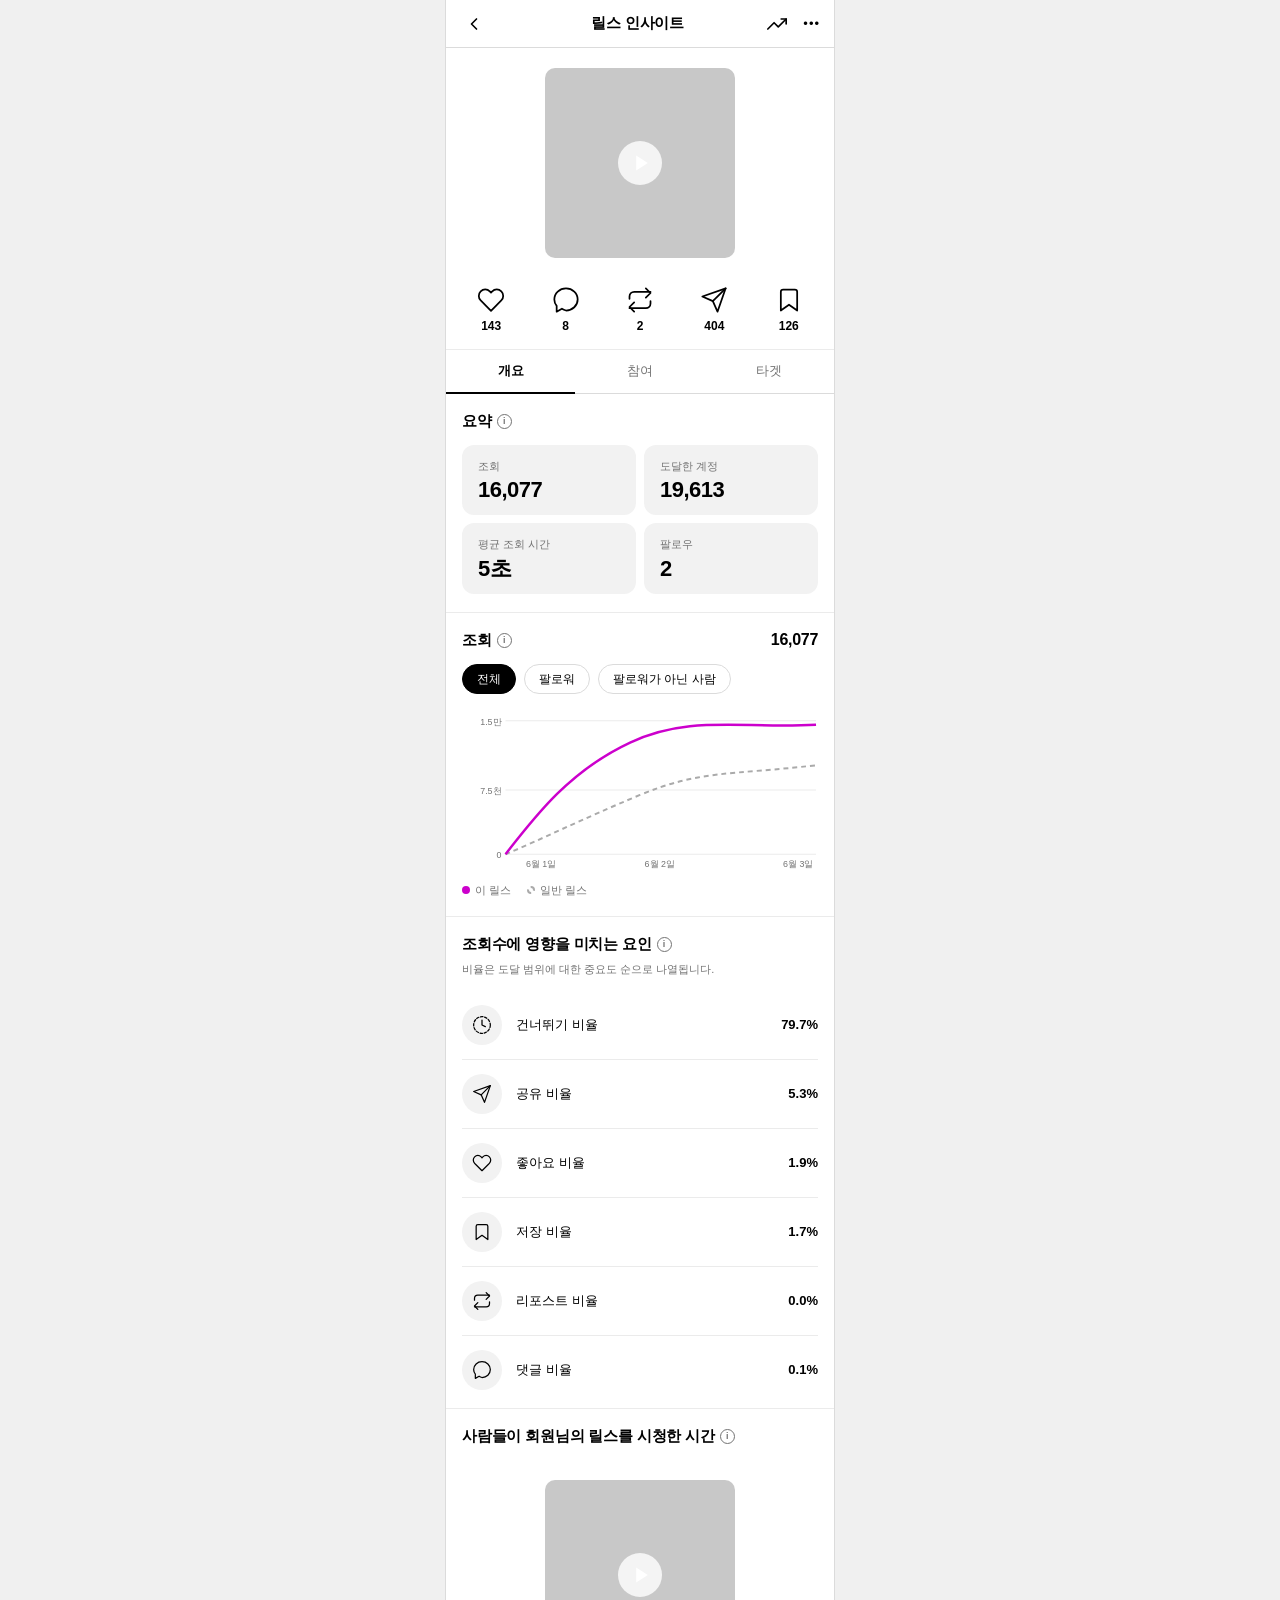
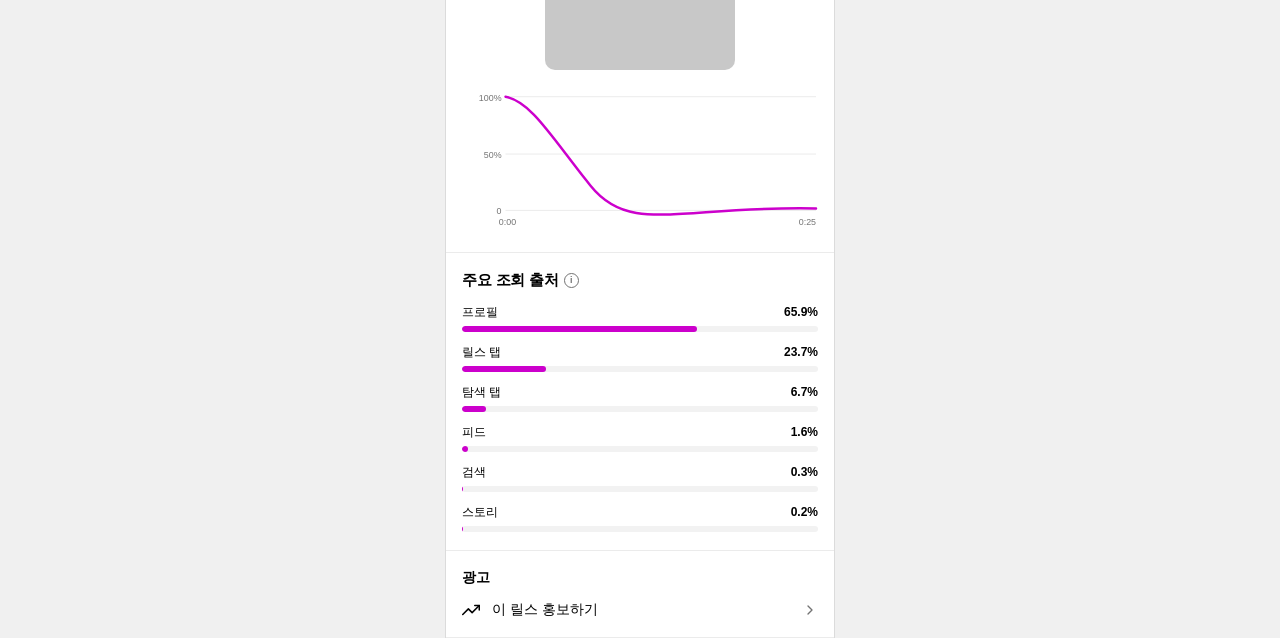
==== commit 396d2430: "Fix engagement icons: larger size, correct shapes, black text color - Increase icon size 24→28px to " ====
--- a/index.html
+++ b/index.html
@@ -11,26 +11,26 @@
 
     <!-- SVG 아이콘 정의 -->
     <svg style="display:none" xmlns="http://www.w3.org/2000/svg">
-      <symbol id="icon-heart" viewBox="0 0 24 24" fill="none" stroke="currentColor" stroke-width="1.6" stroke-linecap="round" stroke-linejoin="round">
+      <symbol id="icon-heart" viewBox="0 0 24 24" fill="none" stroke="currentColor" stroke-width="1.5" stroke-linecap="round" stroke-linejoin="round">
         <path d="M20.84 4.61a5.5 5.5 0 0 0-7.78 0L12 5.67l-1.06-1.06a5.5 5.5 0 0 0-7.78 7.78l1.06 1.06L12 21.23l7.78-7.78 1.06-1.06a5.5 5.5 0 0 0 0-7.78z"/>
       </symbol>
-      <symbol id="icon-comment" viewBox="0 0 24 24" fill="none" stroke="currentColor" stroke-width="1.6" stroke-linecap="round" stroke-linejoin="round">
-        <path d="M21 15a2 2 0 0 1-2 2H7l-4 4V5a2 2 0 0 1 2-2h14a2 2 0 0 1 2 2z"/>
-      </symbol>
-      <symbol id="icon-repost" viewBox="0 0 24 24" fill="none" stroke="currentColor" stroke-width="1.6" stroke-linecap="round" stroke-linejoin="round">
-        <polyline points="17 1 21 5 17 9"/>
+      <symbol id="icon-comment" viewBox="0 0 24 24" fill="none" stroke="currentColor" stroke-width="1.5" stroke-linecap="round" stroke-linejoin="round">
+        <path d="M12 2C6.477 2 2 6.268 2 11.5c0 2.1.75 4.03 2 5.57V22l4.5-2.5A11.3 11.3 0 0 0 12 21c5.523 0 10-4.268 10-9.5S17.523 2 12 2z"/>
+      </symbol>
+      <symbol id="icon-repost" viewBox="0 0 24 24" fill="none" stroke="currentColor" stroke-width="1.5" stroke-linecap="round" stroke-linejoin="round">
+        <path d="M17 2l4 4-4 4"/>
         <path d="M3 11V9a4 4 0 0 1 4-4h14"/>
-        <polyline points="7 23 3 19 7 15"/>
+        <path d="M7 22l-4-4 4-4"/>
         <path d="M21 13v2a4 4 0 0 1-4 4H3"/>
       </symbol>
-      <symbol id="icon-send" viewBox="0 0 24 24" fill="none" stroke="currentColor" stroke-width="1.6" stroke-linecap="round" stroke-linejoin="round">
-        <line x1="22" y1="2" x2="11" y2="13"/>
-        <polygon points="22 2 15 22 11 13 2 9 22 2" fill="none"/>
-      </symbol>
-      <symbol id="icon-bookmark" viewBox="0 0 24 24" fill="none" stroke="currentColor" stroke-width="1.6" stroke-linecap="round" stroke-linejoin="round">
+      <symbol id="icon-send" viewBox="0 0 24 24" fill="none" stroke="currentColor" stroke-width="1.5" stroke-linecap="round" stroke-linejoin="round">
+        <path d="M22 2L11 13"/>
+        <path d="M22 2L15 22 11 13 2 9l20-7z"/>
+      </symbol>
+      <symbol id="icon-bookmark" viewBox="0 0 24 24" fill="none" stroke="currentColor" stroke-width="1.5" stroke-linecap="round" stroke-linejoin="round">
         <path d="M19 21l-7-5-7 5V5a2 2 0 0 1 2-2h10a2 2 0 0 1 2 2z"/>
       </symbol>
-      <symbol id="icon-clock-skip" viewBox="0 0 24 24" fill="none" stroke="currentColor" stroke-width="1.6" stroke-linecap="round" stroke-linejoin="round">
+      <symbol id="icon-clock-skip" viewBox="0 0 24 24" fill="none" stroke="currentColor" stroke-width="1.5" stroke-linecap="round" stroke-linejoin="round">
         <circle cx="12" cy="12" r="10" stroke-dasharray="3 2"/>
         <polyline points="12 6 12 12 16 14"/>
       </symbol>
@@ -72,23 +72,23 @@
     <!-- 3. 참여 아이콘 행 -->
     <div class="engagement-row">
       <div class="engagement-item">
-        <svg class="eng-icon" width="24" height="24"><use href="#icon-heart"/></svg>
+        <svg class="eng-icon" width="28" height="28"><use href="#icon-heart"/></svg>
         <span class="engagement-count">143</span>
       </div>
       <div class="engagement-item">
-        <svg class="eng-icon" width="24" height="24"><use href="#icon-comment"/></svg>
+        <svg class="eng-icon" width="28" height="28"><use href="#icon-comment"/></svg>
         <span class="engagement-count">8</span>
       </div>
       <div class="engagement-item">
-        <svg class="eng-icon" width="24" height="24"><use href="#icon-repost"/></svg>
+        <svg class="eng-icon" width="28" height="28"><use href="#icon-repost"/></svg>
         <span class="engagement-count">2</span>
       </div>
       <div class="engagement-item">
-        <svg class="eng-icon" width="24" height="24"><use href="#icon-send"/></svg>
+        <svg class="eng-icon" width="28" height="28"><use href="#icon-send"/></svg>
         <span class="engagement-count">404</span>
       </div>
       <div class="engagement-item">
-        <svg class="eng-icon" width="24" height="24"><use href="#icon-bookmark"/></svg>
+        <svg class="eng-icon" width="28" height="28"><use href="#icon-bookmark"/></svg>
         <span class="engagement-count">126</span>
       </div>
     </div>
--- a/style.css
+++ b/style.css
@@ -129,14 +129,14 @@
 }
 
 .eng-icon {
-  color: var(--color-text);
+  color: #000000;
   display: block;
 }
 
 .engagement-count {
   font-size: 12px;
   font-weight: 700;
-  color: var(--color-text);
+  color: #000000;
 }
 
 /* ── 탭바 ── */
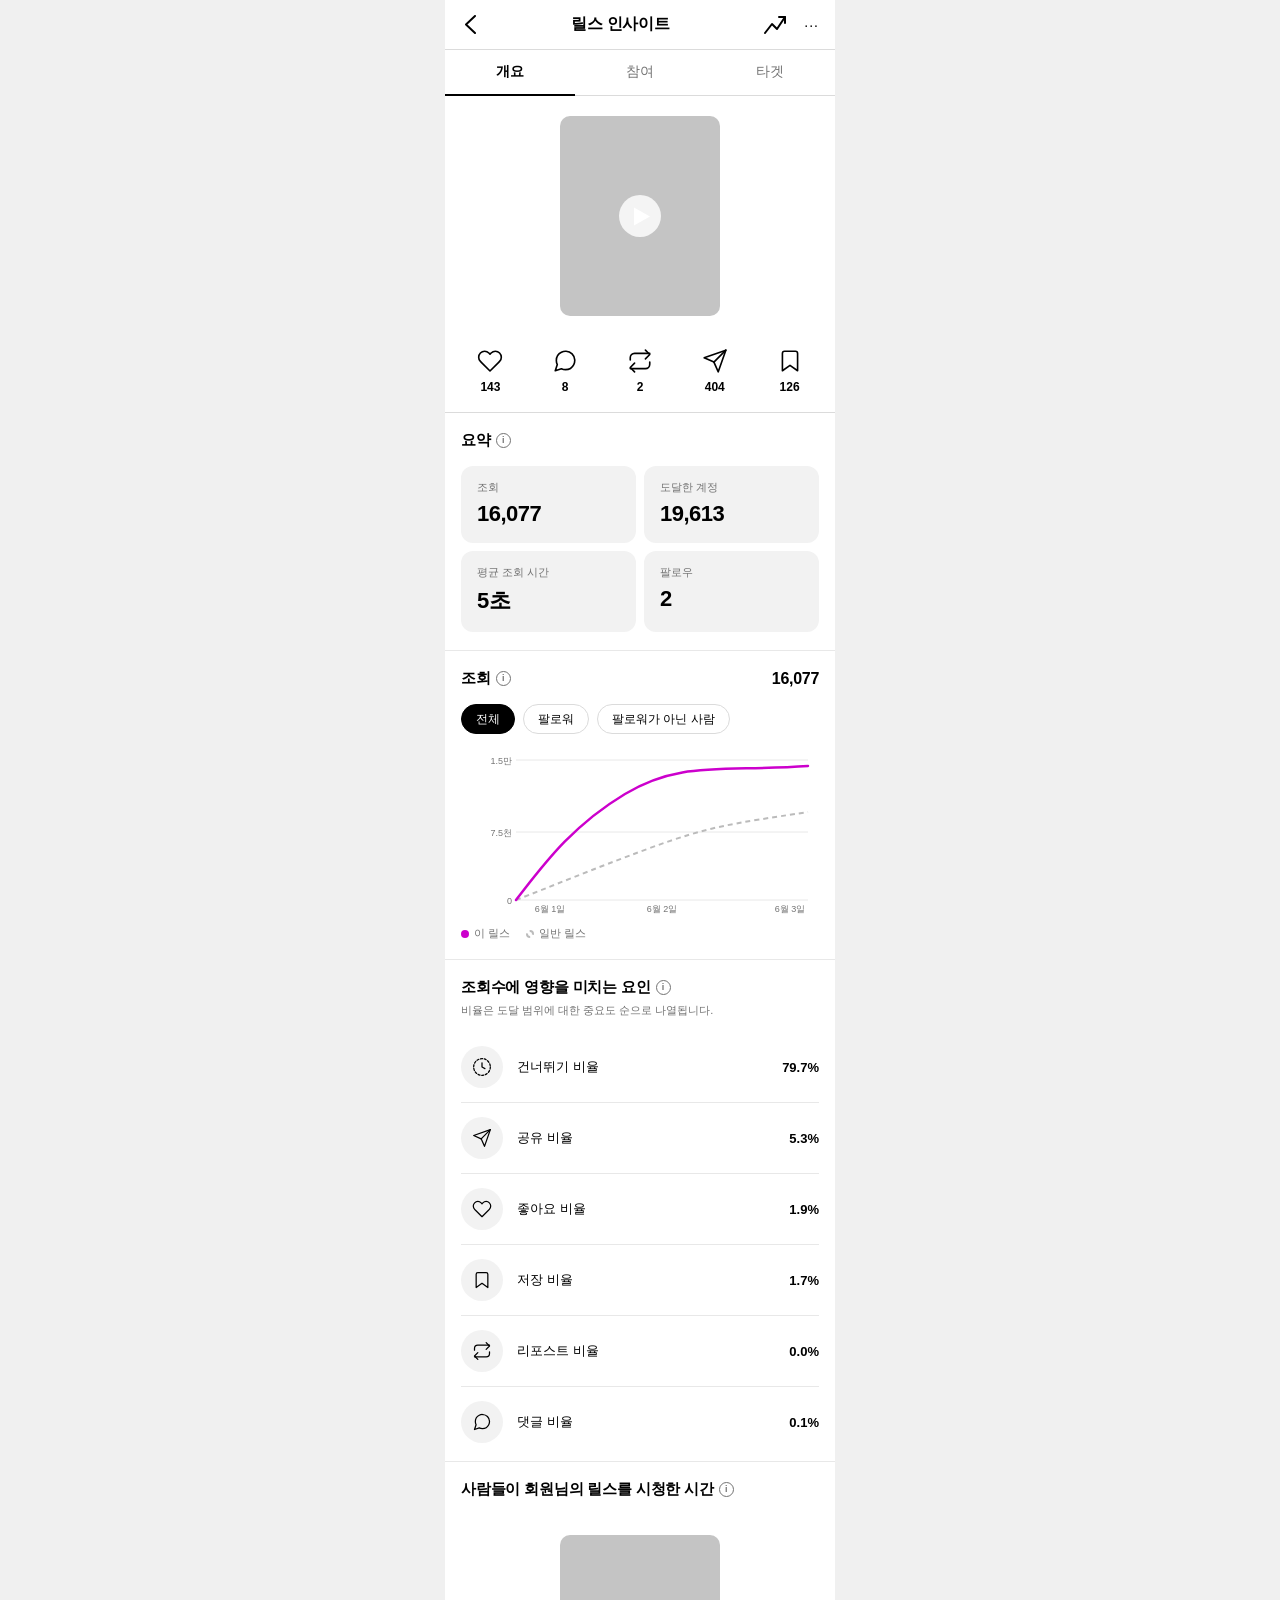
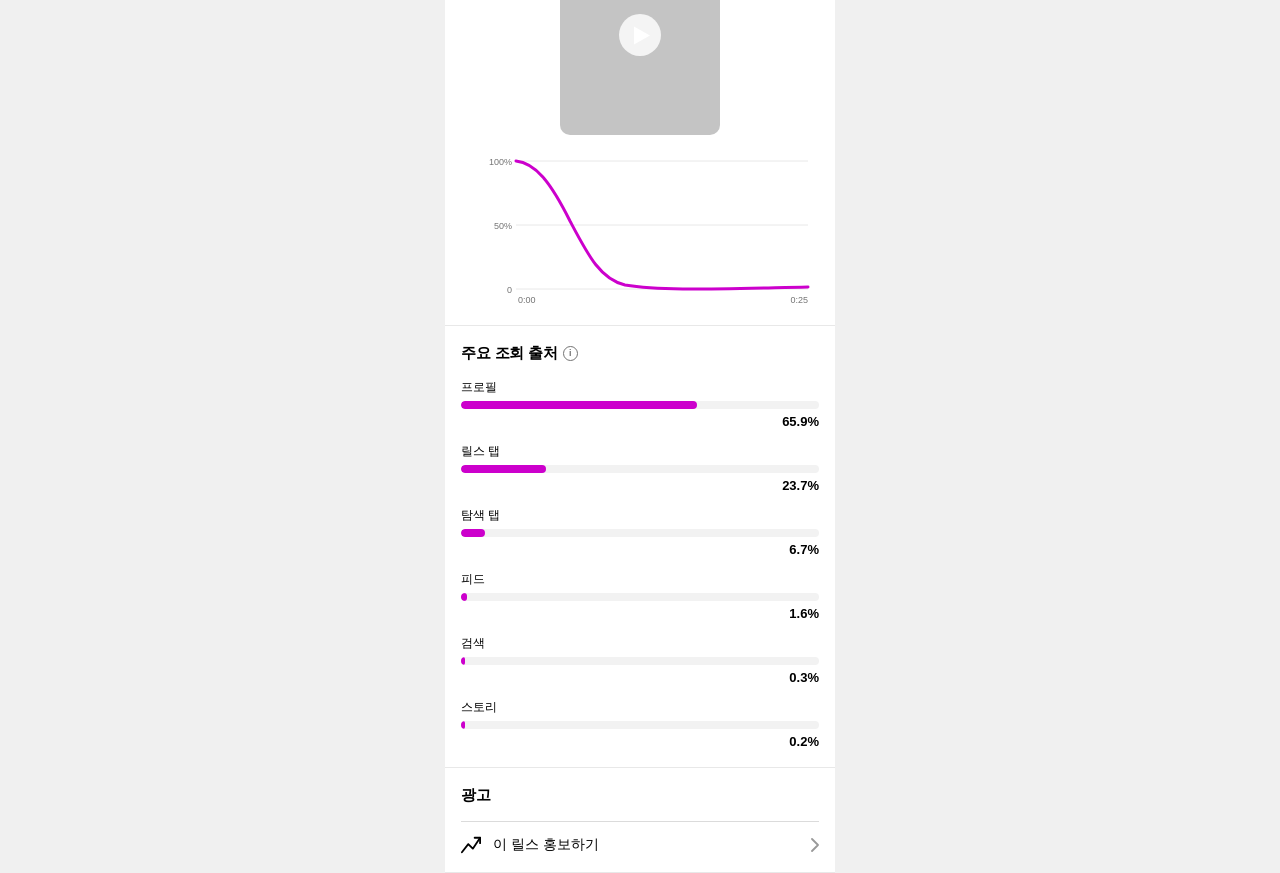
==== commit 2750b560: "Full rewrite: pixel-accurate reproduction of Reels Insight UI - Rebuilt HTML/CSS from scratch matchi" ====
--- a/index.html
+++ b/index.html
@@ -1,340 +1,308 @@
 <!DOCTYPE html>
 <html lang="ko">
 <head>
-  <meta charset="UTF-8" />
-  <meta name="viewport" content="width=device-width, initial-scale=1.0" />
+  <meta charset="UTF-8"/>
+  <meta name="viewport" content="width=device-width, initial-scale=1.0"/>
   <title>릴스 인사이트</title>
-  <link rel="stylesheet" href="style.css" />
+  <link rel="stylesheet" href="style.css"/>
 </head>
 <body>
-  <div class="app">
-
-    <!-- SVG 아이콘 정의 -->
-    <svg style="display:none" xmlns="http://www.w3.org/2000/svg">
-      <symbol id="icon-heart" viewBox="0 0 24 24" fill="none" stroke="currentColor" stroke-width="1.5" stroke-linecap="round" stroke-linejoin="round">
+<div class="app">
+
+  <!-- 헤더 -->
+  <header class="header">
+    <button class="hdr-btn">
+      <svg width="11" height="19" viewBox="0 0 11 19" fill="none">
+        <path d="M10 1L1 9.5L10 18" stroke="#000" stroke-width="2" stroke-linecap="round" stroke-linejoin="round"/>
+      </svg>
+    </button>
+    <span class="hdr-title">릴스 인사이트</span>
+    <div class="hdr-right">
+      <button class="hdr-btn">
+        <svg width="22" height="18" viewBox="0 0 22 18" fill="none">
+          <polyline points="1,17 8,8 13,13 21,1" stroke="#000" stroke-width="2" stroke-linecap="round" stroke-linejoin="round"/>
+          <polyline points="15,1 21,1 21,7" stroke="#000" stroke-width="2" stroke-linecap="round" stroke-linejoin="round"/>
+        </svg>
+      </button>
+      <button class="hdr-btn hdr-more">···</button>
+    </div>
+  </header>
+
+  <!-- 탭바 -->
+  <nav class="tabbar">
+    <button class="tab tab--active">개요</button>
+    <button class="tab">참여</button>
+    <button class="tab">타겟</button>
+  </nav>
+
+  <!-- 썸네일 -->
+  <div class="thumb-wrap">
+    <div class="thumb">
+      <div class="thumb-play">
+        <svg width="18" height="21" viewBox="0 0 18 21" fill="white">
+          <path d="M1 1.5L17 10.5L1 19.5V1.5Z"/>
+        </svg>
+      </div>
+    </div>
+  </div>
+
+  <!-- 참여 지표 -->
+  <div class="engage-row">
+    <div class="engage-item">
+      <svg width="26" height="26" viewBox="0 0 24 24" fill="none" stroke="#000" stroke-width="1.5" stroke-linecap="round" stroke-linejoin="round">
         <path d="M20.84 4.61a5.5 5.5 0 0 0-7.78 0L12 5.67l-1.06-1.06a5.5 5.5 0 0 0-7.78 7.78l1.06 1.06L12 21.23l7.78-7.78 1.06-1.06a5.5 5.5 0 0 0 0-7.78z"/>
-      </symbol>
-      <symbol id="icon-comment" viewBox="0 0 24 24" fill="none" stroke="currentColor" stroke-width="1.5" stroke-linecap="round" stroke-linejoin="round">
-        <path d="M12 2C6.477 2 2 6.268 2 11.5c0 2.1.75 4.03 2 5.57V22l4.5-2.5A11.3 11.3 0 0 0 12 21c5.523 0 10-4.268 10-9.5S17.523 2 12 2z"/>
-      </symbol>
-      <symbol id="icon-repost" viewBox="0 0 24 24" fill="none" stroke="currentColor" stroke-width="1.5" stroke-linecap="round" stroke-linejoin="round">
+      </svg>
+      <span>143</span>
+    </div>
+    <div class="engage-item">
+      <svg width="26" height="26" viewBox="0 0 24 24" fill="none" stroke="#000" stroke-width="1.5" stroke-linecap="round" stroke-linejoin="round">
+        <path d="M21 11.5a8.38 8.38 0 0 1-.9 3.8 8.5 8.5 0 0 1-7.6 4.7 8.38 8.38 0 0 1-3.8-.9L3 21l1.9-5.7a8.38 8.38 0 0 1-.9-3.8 8.5 8.5 0 0 1 4.7-7.6 8.38 8.38 0 0 1 3.8-.9h.5a8.48 8.48 0 0 1 8 8v.5z"/>
+      </svg>
+      <span>8</span>
+    </div>
+    <div class="engage-item">
+      <svg width="26" height="26" viewBox="0 0 24 24" fill="none" stroke="#000" stroke-width="1.5" stroke-linecap="round" stroke-linejoin="round">
         <path d="M17 2l4 4-4 4"/>
         <path d="M3 11V9a4 4 0 0 1 4-4h14"/>
         <path d="M7 22l-4-4 4-4"/>
         <path d="M21 13v2a4 4 0 0 1-4 4H3"/>
-      </symbol>
-      <symbol id="icon-send" viewBox="0 0 24 24" fill="none" stroke="currentColor" stroke-width="1.5" stroke-linecap="round" stroke-linejoin="round">
+      </svg>
+      <span>2</span>
+    </div>
+    <div class="engage-item">
+      <svg width="26" height="26" viewBox="0 0 24 24" fill="none" stroke="#000" stroke-width="1.5" stroke-linecap="round" stroke-linejoin="round">
         <path d="M22 2L11 13"/>
         <path d="M22 2L15 22 11 13 2 9l20-7z"/>
-      </symbol>
-      <symbol id="icon-bookmark" viewBox="0 0 24 24" fill="none" stroke="currentColor" stroke-width="1.5" stroke-linecap="round" stroke-linejoin="round">
+      </svg>
+      <span>404</span>
+    </div>
+    <div class="engage-item">
+      <svg width="26" height="26" viewBox="0 0 24 24" fill="none" stroke="#000" stroke-width="1.5" stroke-linecap="round" stroke-linejoin="round">
         <path d="M19 21l-7-5-7 5V5a2 2 0 0 1 2-2h10a2 2 0 0 1 2 2z"/>
-      </symbol>
-      <symbol id="icon-clock-skip" viewBox="0 0 24 24" fill="none" stroke="currentColor" stroke-width="1.5" stroke-linecap="round" stroke-linejoin="round">
-        <circle cx="12" cy="12" r="10" stroke-dasharray="3 2"/>
-        <polyline points="12 6 12 12 16 14"/>
-      </symbol>
-      <symbol id="icon-trend" viewBox="0 0 24 24" fill="none" stroke="currentColor" stroke-width="2" stroke-linecap="round" stroke-linejoin="round">
-        <polyline points="23 6 13.5 15.5 8.5 10.5 1 18"/>
-        <polyline points="17 6 23 6 23 12"/>
-      </symbol>
-    </svg>
-
-    <!-- 1. 헤더 -->
-    <header class="header">
-      <div class="header-left">
-        <button class="icon-btn" aria-label="뒤로">
-          <svg width="20" height="20" viewBox="0 0 24 24" fill="none" stroke="currentColor" stroke-width="2" stroke-linecap="round" stroke-linejoin="round">
-            <polyline points="15 18 9 12 15 6"/>
-          </svg>
-        </button>
-      </div>
-      <h1 class="header-title">릴스 인사이트</h1>
-      <div class="header-right">
-        <button class="icon-btn" aria-label="트렌드">
-          <svg use href="#icon-trend" width="20" height="20"><use href="#icon-trend"/></svg>
-        </button>
-        <button class="icon-btn menu" aria-label="더보기">•••</button>
-      </div>
-    </header>
-
-    <!-- 2. 영상 썸네일 -->
-    <div class="video-thumb-wrap">
-      <div class="video-thumb" role="img" aria-label="릴스 썸네일">
-        <div class="play-btn">
-          <svg width="20" height="20" viewBox="0 0 24 24" fill="white">
-            <polygon points="5 3 19 12 5 21 5 3"/>
-          </svg>
-        </div>
-      </div>
-    </div>
-
-    <!-- 3. 참여 아이콘 행 -->
-    <div class="engagement-row">
-      <div class="engagement-item">
-        <svg class="eng-icon" width="28" height="28"><use href="#icon-heart"/></svg>
-        <span class="engagement-count">143</span>
-      </div>
-      <div class="engagement-item">
-        <svg class="eng-icon" width="28" height="28"><use href="#icon-comment"/></svg>
-        <span class="engagement-count">8</span>
-      </div>
-      <div class="engagement-item">
-        <svg class="eng-icon" width="28" height="28"><use href="#icon-repost"/></svg>
-        <span class="engagement-count">2</span>
-      </div>
-      <div class="engagement-item">
-        <svg class="eng-icon" width="28" height="28"><use href="#icon-send"/></svg>
-        <span class="engagement-count">404</span>
-      </div>
-      <div class="engagement-item">
-        <svg class="eng-icon" width="28" height="28"><use href="#icon-bookmark"/></svg>
-        <span class="engagement-count">126</span>
-      </div>
-    </div>
-
-    <!-- 4. 탭바 -->
-    <nav class="tab-bar" role="tablist">
-      <button class="tab active" role="tab" aria-selected="true">개요</button>
-      <button class="tab" role="tab" aria-selected="false">참여</button>
-      <button class="tab" role="tab" aria-selected="false">타겟</button>
-    </nav>
-
-    <!-- 5. 요약 섹션 -->
-    <section class="section">
-      <h2 class="section-title">
-        요약
-        <span class="info-icon">i</span>
-      </h2>
-      <div class="summary-grid">
-        <div class="stat-card">
-          <div class="stat-label">조회</div>
-          <div class="stat-value">16,077</div>
-        </div>
-        <div class="stat-card">
-          <div class="stat-label">도달한 계정</div>
-          <div class="stat-value">19,613</div>
-        </div>
-        <div class="stat-card">
-          <div class="stat-label">평균 조회 시간</div>
-          <div class="stat-value">5초</div>
-        </div>
-        <div class="stat-card">
-          <div class="stat-label">팔로우</div>
-          <div class="stat-value">2</div>
-        </div>
-      </div>
-    </section>
-
-    <!-- 6. 조회 섹션 + 차트 -->
-    <section class="section">
-      <div class="section-header-row">
-        <h2 class="section-title">
-          조회
-          <span class="info-icon">i</span>
-        </h2>
-        <span class="section-total">16,077</span>
-      </div>
-
-      <div class="filter-pills">
-        <button class="pill active">전체</button>
-        <button class="pill">팔로워</button>
-        <button class="pill">팔로워가 아닌 사람</button>
-      </div>
-
-      <div class="chart-wrap">
-        <svg viewBox="0 0 360 160" xmlns="http://www.w3.org/2000/svg" width="100%" height="160">
-          <!-- 그리드 -->
-          <line x1="44" y1="10" x2="358" y2="10" stroke="#EBEBEB" stroke-width="1"/>
-          <line x1="44" y1="80" x2="358" y2="80" stroke="#EBEBEB" stroke-width="1"/>
-          <line x1="44" y1="145" x2="358" y2="145" stroke="#EBEBEB" stroke-width="1"/>
-          <!-- Y축 레이블 -->
-          <text x="40" y="14" class="axis-label" text-anchor="end">1.5만</text>
-          <text x="40" y="84" class="axis-label" text-anchor="end">7.5천</text>
-          <text x="40" y="149" class="axis-label" text-anchor="end">0</text>
-          <!-- X축 레이블 -->
-          <text x="80" y="158" class="axis-label" text-anchor="middle">6월 1일</text>
-          <text x="200" y="158" class="axis-label" text-anchor="middle">6월 2일</text>
-          <text x="340" y="158" class="axis-label" text-anchor="middle">6월 3일</text>
-          <!-- 회색 점선 (일반 릴스) -->
-          <path d="M 44,145 C 80,130 120,110 180,85 S 270,65 358,55"
-                fill="none" stroke="#AAAAAA" stroke-width="2" stroke-dasharray="5,4"/>
-          <!-- 마젠타 실선 (이 릴스) -->
-          <path d="M 44,145 C 75,105 110,60 170,32 S 280,18 358,14"
-                fill="none" stroke="#CC00CC" stroke-width="2.5"/>
-        </svg>
-      </div>
-
-      <div class="chart-legend">
-        <div class="legend-item">
-          <span class="legend-dot" style="background:#CC00CC;"></span>
-          이 릴스
-        </div>
-        <div class="legend-item">
-          <span class="legend-dot legend-dot-dashed"></span>
-          일반 릴스
-        </div>
-      </div>
-    </section>
-
-    <!-- 7. 조회수 영향 요인 -->
-    <section class="section">
-      <h2 class="section-title">
-        조회수에 영향을 미치는 요인
-        <span class="info-icon">i</span>
-      </h2>
-      <p class="factors-subtitle">비율은 도달 범위에 대한 중요도 순으로 나열됩니다.</p>
-
-      <div class="factors-list">
-        <div class="factor-row">
-          <div class="factor-icon-wrap">
-            <svg width="20" height="20"><use href="#icon-clock-skip"/></svg>
-          </div>
-          <span class="factor-label">건너뛰기 비율</span>
-          <span class="factor-value">79.7%</span>
-        </div>
-        <div class="factor-row">
-          <div class="factor-icon-wrap">
-            <svg width="20" height="20"><use href="#icon-send"/></svg>
-          </div>
-          <span class="factor-label">공유 비율</span>
-          <span class="factor-value">5.3%</span>
-        </div>
-        <div class="factor-row">
-          <div class="factor-icon-wrap">
-            <svg width="20" height="20"><use href="#icon-heart"/></svg>
-          </div>
-          <span class="factor-label">좋아요 비율</span>
-          <span class="factor-value">1.9%</span>
-        </div>
-        <div class="factor-row">
-          <div class="factor-icon-wrap">
-            <svg width="20" height="20"><use href="#icon-bookmark"/></svg>
-          </div>
-          <span class="factor-label">저장 비율</span>
-          <span class="factor-value">1.7%</span>
-        </div>
-        <div class="factor-row">
-          <div class="factor-icon-wrap">
-            <svg width="20" height="20"><use href="#icon-repost"/></svg>
-          </div>
-          <span class="factor-label">리포스트 비율</span>
-          <span class="factor-value">0.0%</span>
-        </div>
-        <div class="factor-row">
-          <div class="factor-icon-wrap">
-            <svg width="20" height="20"><use href="#icon-comment"/></svg>
-          </div>
-          <span class="factor-label">댓글 비율</span>
-          <span class="factor-value">0.1%</span>
-        </div>
-      </div>
-    </section>
-
-    <!-- 8. 시청 시간 섹션 -->
-    <section class="section">
-      <h2 class="section-title">
-        사람들이 회원님의 릴스를 시청한 시간
-        <span class="info-icon">i</span>
-      </h2>
-
-      <div class="video-thumb-wrap">
-        <div class="video-thumb" role="img" aria-label="릴스 썸네일">
-          <div class="play-btn">
-            <svg width="20" height="20" viewBox="0 0 24 24" fill="white">
-              <polygon points="5 3 19 12 5 21 5 3"/>
-            </svg>
-          </div>
-        </div>
-      </div>
-
-      <div class="chart-wrap">
-        <svg viewBox="0 0 360 145" xmlns="http://www.w3.org/2000/svg" width="100%" height="145">
-          <!-- 그리드 -->
-          <line x1="44" y1="10" x2="358" y2="10" stroke="#EBEBEB" stroke-width="1"/>
-          <line x1="44" y1="68" x2="358" y2="68" stroke="#EBEBEB" stroke-width="1"/>
-          <line x1="44" y1="125" x2="358" y2="125" stroke="#EBEBEB" stroke-width="1"/>
-          <!-- Y축 레이블 -->
-          <text x="40" y="14" class="axis-label" text-anchor="end">100%</text>
-          <text x="40" y="72" class="axis-label" text-anchor="end">50%</text>
-          <text x="40" y="129" class="axis-label" text-anchor="end">0</text>
-          <!-- X축 레이블 -->
-          <text x="46" y="140" class="axis-label" text-anchor="middle">0:00</text>
-          <text x="358" y="140" class="axis-label" text-anchor="end">0:25</text>
-          <!-- 유지율 곡선 -->
-          <path d="M 44,10 C 70,15 90,50 130,100 S 220,120 358,123"
-                fill="none" stroke="#CC00CC" stroke-width="2.5" stroke-linecap="round"/>
-        </svg>
-      </div>
-    </section>
-
-    <!-- 9. 주요 조회 출처 -->
-    <section class="section">
-      <h2 class="section-title">
-        주요 조회 출처
-        <span class="info-icon">i</span>
-      </h2>
-
-      <div class="bar-chart">
-        <div class="bar-row">
-          <div class="bar-row-header">
-            <span class="bar-label">프로필</span>
-            <span class="bar-pct">65.9%</span>
-          </div>
-          <div class="bar-track"><div class="bar-fill" style="width:65.9%;"></div></div>
-        </div>
-        <div class="bar-row">
-          <div class="bar-row-header">
-            <span class="bar-label">릴스 탭</span>
-            <span class="bar-pct">23.7%</span>
-          </div>
-          <div class="bar-track"><div class="bar-fill" style="width:23.7%;"></div></div>
-        </div>
-        <div class="bar-row">
-          <div class="bar-row-header">
-            <span class="bar-label">탐색 탭</span>
-            <span class="bar-pct">6.7%</span>
-          </div>
-          <div class="bar-track"><div class="bar-fill" style="width:6.7%;"></div></div>
-        </div>
-        <div class="bar-row">
-          <div class="bar-row-header">
-            <span class="bar-label">피드</span>
-            <span class="bar-pct">1.6%</span>
-          </div>
-          <div class="bar-track"><div class="bar-fill" style="width:1.6%;"></div></div>
-        </div>
-        <div class="bar-row">
-          <div class="bar-row-header">
-            <span class="bar-label">검색</span>
-            <span class="bar-pct">0.3%</span>
-          </div>
-          <div class="bar-track"><div class="bar-fill" style="width:0.3%;"></div></div>
-        </div>
-        <div class="bar-row">
-          <div class="bar-row-header">
-            <span class="bar-label">스토리</span>
-            <span class="bar-pct">0.2%</span>
-          </div>
-          <div class="bar-track"><div class="bar-fill" style="width:0.2%;"></div></div>
-        </div>
-      </div>
-    </section>
-
-    <!-- 10. 광고 섹션 -->
-    <section class="section section-ad">
-      <h2 class="section-title">광고</h2>
-      <div class="ad-row">
-        <span class="ad-icon-wrap">
-          <svg width="18" height="18"><use href="#icon-trend"/></svg>
-        </span>
-        <span class="ad-label">이 릴스 홍보하기</span>
-        <svg width="16" height="16" viewBox="0 0 24 24" fill="none" stroke="#737373" stroke-width="2" stroke-linecap="round" stroke-linejoin="round">
-          <polyline points="9 18 15 12 9 6"/>
-        </svg>
-      </div>
-    </section>
-
+      </svg>
+      <span>126</span>
+    </div>
   </div>
+
+  <!-- ── 개요 탭 콘텐츠 ── -->
+
+  <!-- 요약 -->
+  <section class="sec">
+    <div class="sec-title">요약 <span class="iicon">i</span></div>
+    <div class="stat-grid">
+      <div class="stat-card">
+        <div class="stat-lbl">조회</div>
+        <div class="stat-val">16,077</div>
+      </div>
+      <div class="stat-card">
+        <div class="stat-lbl">도달한 계정</div>
+        <div class="stat-val">19,613</div>
+      </div>
+      <div class="stat-card">
+        <div class="stat-lbl">평균 조회 시간</div>
+        <div class="stat-val">5초</div>
+      </div>
+      <div class="stat-card">
+        <div class="stat-lbl">팔로우</div>
+        <div class="stat-val">2</div>
+      </div>
+    </div>
+  </section>
+
+  <!-- 조회 + 꺾은선 차트 -->
+  <section class="sec">
+    <div class="row-between">
+      <div class="sec-title" style="margin-bottom:0">조회 <span class="iicon">i</span></div>
+      <div class="sec-total">16,077</div>
+    </div>
+
+    <div class="pills">
+      <button class="pill pill--on">전체</button>
+      <button class="pill">팔로워</button>
+      <button class="pill">팔로워가 아닌 사람</button>
+    </div>
+
+    <!-- 조회수 누적 라인 차트 -->
+    <div class="chart-box">
+      <svg viewBox="0 0 340 160" width="100%" height="160" overflow="visible">
+        <!-- 그리드 -->
+        <line x1="46" y1="8"   x2="338" y2="8"   stroke="#E8E8E8" stroke-width="1"/>
+        <line x1="46" y1="80"  x2="338" y2="80"  stroke="#E8E8E8" stroke-width="1"/>
+        <line x1="46" y1="148" x2="338" y2="148" stroke="#E8E8E8" stroke-width="1"/>
+        <!-- Y축 -->
+        <text x="42" y="12"  class="albl" text-anchor="end">1.5만</text>
+        <text x="42" y="84"  class="albl" text-anchor="end">7.5천</text>
+        <text x="42" y="152" class="albl" text-anchor="end">0</text>
+        <!-- X축 -->
+        <text x="80"  y="160" class="albl" text-anchor="middle">6월 1일</text>
+        <text x="192" y="160" class="albl" text-anchor="middle">6월 2일</text>
+        <text x="320" y="160" class="albl" text-anchor="middle">6월 3일</text>
+        <!-- 회색 점선 (일반 릴스) -->
+        <path d="M46,148 C80,135 120,118 180,96 S260,72 338,60"
+              fill="none" stroke="#BBBBBB" stroke-width="2" stroke-dasharray="5,4"/>
+        <!-- 마젠타 실선 (이 릴스) -->
+        <path d="M46,148 C72,115 100,75 155,42 S250,20 338,14"
+              fill="none" stroke="#CC00CC" stroke-width="2.5" stroke-linecap="round"/>
+      </svg>
+    </div>
+    <div class="legend">
+      <span class="leg-item"><span class="leg-dot" style="background:#CC00CC"></span>이 릴스</span>
+      <span class="leg-item"><span class="leg-dot leg-dash"></span>일반 릴스</span>
+    </div>
+  </section>
+
+  <!-- 조회수 영향 요인 -->
+  <section class="sec">
+    <div class="sec-title">조회수에 영향을 미치는 요인 <span class="iicon">i</span></div>
+    <div class="sec-sub">비율은 도달 범위에 대한 중요도 순으로 나열됩니다.</div>
+
+    <div class="factor-list">
+      <div class="factor">
+        <div class="ficon">
+          <svg width="20" height="20" viewBox="0 0 24 24" fill="none" stroke="#000" stroke-width="1.5" stroke-linecap="round">
+            <circle cx="12" cy="12" r="10" stroke-dasharray="2.5 2"/>
+            <polyline points="12 7 12 12 15.5 14"/>
+          </svg>
+        </div>
+        <span class="flbl">건너뛰기 비율</span>
+        <span class="fval">79.7%</span>
+      </div>
+      <div class="factor">
+        <div class="ficon">
+          <svg width="20" height="20" viewBox="0 0 24 24" fill="none" stroke="#000" stroke-width="1.5" stroke-linecap="round" stroke-linejoin="round">
+            <path d="M22 2L11 13"/><path d="M22 2L15 22 11 13 2 9l20-7z"/>
+          </svg>
+        </div>
+        <span class="flbl">공유 비율</span>
+        <span class="fval">5.3%</span>
+      </div>
+      <div class="factor">
+        <div class="ficon">
+          <svg width="20" height="20" viewBox="0 0 24 24" fill="none" stroke="#000" stroke-width="1.5" stroke-linecap="round" stroke-linejoin="round">
+            <path d="M20.84 4.61a5.5 5.5 0 0 0-7.78 0L12 5.67l-1.06-1.06a5.5 5.5 0 0 0-7.78 7.78l1.06 1.06L12 21.23l7.78-7.78 1.06-1.06a5.5 5.5 0 0 0 0-7.78z"/>
+          </svg>
+        </div>
+        <span class="flbl">좋아요 비율</span>
+        <span class="fval">1.9%</span>
+      </div>
+      <div class="factor">
+        <div class="ficon">
+          <svg width="20" height="20" viewBox="0 0 24 24" fill="none" stroke="#000" stroke-width="1.5" stroke-linecap="round" stroke-linejoin="round">
+            <path d="M19 21l-7-5-7 5V5a2 2 0 0 1 2-2h10a2 2 0 0 1 2 2z"/>
+          </svg>
+        </div>
+        <span class="flbl">저장 비율</span>
+        <span class="fval">1.7%</span>
+      </div>
+      <div class="factor">
+        <div class="ficon">
+          <svg width="20" height="20" viewBox="0 0 24 24" fill="none" stroke="#000" stroke-width="1.5" stroke-linecap="round" stroke-linejoin="round">
+            <path d="M17 2l4 4-4 4"/><path d="M3 11V9a4 4 0 0 1 4-4h14"/>
+            <path d="M7 22l-4-4 4-4"/><path d="M21 13v2a4 4 0 0 1-4 4H3"/>
+          </svg>
+        </div>
+        <span class="flbl">리포스트 비율</span>
+        <span class="fval">0.0%</span>
+      </div>
+      <div class="factor factor--last">
+        <div class="ficon">
+          <svg width="20" height="20" viewBox="0 0 24 24" fill="none" stroke="#000" stroke-width="1.5" stroke-linecap="round" stroke-linejoin="round">
+            <path d="M21 11.5a8.38 8.38 0 0 1-.9 3.8 8.5 8.5 0 0 1-7.6 4.7 8.38 8.38 0 0 1-3.8-.9L3 21l1.9-5.7a8.38 8.38 0 0 1-.9-3.8 8.5 8.5 0 0 1 4.7-7.6 8.38 8.38 0 0 1 3.8-.9h.5a8.48 8.48 0 0 1 8 8v.5z"/>
+          </svg>
+        </div>
+        <span class="flbl">댓글 비율</span>
+        <span class="fval">0.1%</span>
+      </div>
+    </div>
+  </section>
+
+  <!-- 시청 시간 + retention 차트 -->
+  <section class="sec">
+    <div class="sec-title">사람들이 회원님의 릴스를 시청한 시간 <span class="iicon">i</span></div>
+
+    <div class="thumb-wrap">
+      <div class="thumb">
+        <div class="thumb-play">
+          <svg width="18" height="21" viewBox="0 0 18 21" fill="white">
+            <path d="M1 1.5L17 10.5L1 19.5V1.5Z"/>
+          </svg>
+        </div>
+      </div>
+    </div>
+
+    <!-- Retention 곡선 차트 -->
+    <div class="chart-box">
+      <svg viewBox="0 0 340 150" width="100%" height="150" overflow="visible">
+        <!-- 그리드 -->
+        <line x1="46" y1="8"   x2="338" y2="8"   stroke="#E8E8E8" stroke-width="1"/>
+        <line x1="46" y1="72"  x2="338" y2="72"  stroke="#E8E8E8" stroke-width="1"/>
+        <line x1="46" y1="136" x2="338" y2="136" stroke="#E8E8E8" stroke-width="1"/>
+        <!-- Y축 -->
+        <text x="42" y="12"  class="albl" text-anchor="end">100%</text>
+        <text x="42" y="76"  class="albl" text-anchor="end">50%</text>
+        <text x="42" y="140" class="albl" text-anchor="end">0</text>
+        <!-- X축 -->
+        <text x="48"  y="150" class="albl" text-anchor="start">0:00</text>
+        <text x="338" y="150" class="albl" text-anchor="end">0:25</text>
+        <!-- Retention 곡선: 100%→빠른 하락→~5% 평탄 -->
+        <path d="M46,8 C65,10 80,28 100,68 C118,102 130,126 155,132 C190,138 240,136 338,134"
+              fill="none" stroke="#CC00CC" stroke-width="3" stroke-linecap="round" stroke-linejoin="round"/>
+      </svg>
+    </div>
+  </section>
+
+  <!-- 주요 조회 출처 -->
+  <section class="sec">
+    <div class="sec-title">주요 조회 출처 <span class="iicon">i</span></div>
+    <div class="bars">
+      <div class="bar-row">
+        <span class="bar-lbl">프로필</span>
+        <div class="bar-track"><div class="bar-fill" style="width:65.9%"></div></div>
+        <span class="bar-pct">65.9%</span>
+      </div>
+      <div class="bar-row">
+        <span class="bar-lbl">릴스 탭</span>
+        <div class="bar-track"><div class="bar-fill" style="width:23.7%"></div></div>
+        <span class="bar-pct">23.7%</span>
+      </div>
+      <div class="bar-row">
+        <span class="bar-lbl">탐색 탭</span>
+        <div class="bar-track"><div class="bar-fill" style="width:6.7%"></div></div>
+        <span class="bar-pct">6.7%</span>
+      </div>
+      <div class="bar-row">
+        <span class="bar-lbl">피드</span>
+        <div class="bar-track"><div class="bar-fill" style="width:1.6%"></div></div>
+        <span class="bar-pct">1.6%</span>
+      </div>
+      <div class="bar-row">
+        <span class="bar-lbl">검색</span>
+        <div class="bar-track"><div class="bar-fill" style="width:0.3%"></div></div>
+        <span class="bar-pct">0.3%</span>
+      </div>
+      <div class="bar-row">
+        <span class="bar-lbl">스토리</span>
+        <div class="bar-track"><div class="bar-fill" style="width:0.2%"></div></div>
+        <span class="bar-pct">0.2%</span>
+      </div>
+    </div>
+  </section>
+
+  <!-- 광고 -->
+  <section class="sec">
+    <div class="sec-title">광고</div>
+    <div class="ad-row">
+      <svg width="20" height="18" viewBox="0 0 22 18" fill="none">
+        <polyline points="1,17 8,8 13,13 21,1" stroke="#000" stroke-width="2" stroke-linecap="round" stroke-linejoin="round"/>
+        <polyline points="15,1 21,1 21,7" stroke="#000" stroke-width="2" stroke-linecap="round" stroke-linejoin="round"/>
+      </svg>
+      <span class="ad-lbl">이 릴스 홍보하기</span>
+      <svg width="8" height="14" viewBox="0 0 8 14" fill="none">
+        <path d="M1 1l6 6-6 6" stroke="#999" stroke-width="1.8" stroke-linecap="round" stroke-linejoin="round"/>
+      </svg>
+    </div>
+  </section>
+
+</div>
 </body>
 </html>
--- a/style.css
+++ b/style.css
@@ -1,258 +1,239 @@
 :root {
-  --color-accent: #CC00CC;
-  --color-bg: #FFFFFF;
-  --color-card: #F2F2F2;
-  --color-text: #000000;
-  --color-muted: #737373;
-  --color-border: #DBDBDB;
-  --color-divider: #EBEBEB;
-}
-
-* {
-  box-sizing: border-box;
-  margin: 0;
-  padding: 0;
-}
+  --acc: #CC00CC;
+  --bg: #fff;
+  --card: #F2F2F2;
+  --txt: #000;
+  --muted: #737373;
+  --div: #DBDBDB;
+  --grid: #E8E8E8;
+}
+
+* { box-sizing: border-box; margin: 0; padding: 0; }
 
 body {
-  background: #F0F0F0;
-  font-family: -apple-system, BlinkMacSystemFont, "Helvetica Neue", sans-serif;
-  color: var(--color-text);
-  font-size: 14px;
+  background: #f0f0f0;
+  font-family: -apple-system, BlinkMacSystemFont, "Apple SD Gothic Neo", "Malgun Gothic", sans-serif;
+  color: var(--txt);
   -webkit-font-smoothing: antialiased;
 }
 
 .app {
   max-width: 390px;
   margin: 0 auto;
-  background: var(--color-bg);
+  background: var(--bg);
   min-height: 100vh;
-  border-left: 1px solid var(--color-border);
-  border-right: 1px solid var(--color-border);
 }
 
 /* ── 헤더 ── */
 .header {
   display: flex;
   align-items: center;
-  justify-content: space-between;
-  height: 48px;
-  padding: 0 12px;
-  border-bottom: 1px solid var(--color-border);
+  height: 50px;
+  padding: 0 14px;
+  border-bottom: 1px solid var(--div);
   position: sticky;
   top: 0;
-  background: var(--color-bg);
-  z-index: 20;
-}
-
-.header-left,
-.header-right {
-  display: flex;
-  align-items: center;
-  gap: 8px;
-  min-width: 56px;
-}
-
-.header-right {
-  justify-content: flex-end;
-}
-
-.header-title {
-  font-size: 15px;
+  background: var(--bg);
+  z-index: 30;
+}
+
+.hdr-title {
+  flex: 1;
+  text-align: center;
+  font-size: 16px;
   font-weight: 600;
-  text-align: center;
-  flex: 1;
-  letter-spacing: -0.2px;
-}
-
-.icon-btn {
+  letter-spacing: -0.3px;
+}
+
+.hdr-right {
+  display: flex;
+  align-items: center;
+  gap: 10px;
+}
+
+.hdr-btn {
   background: none;
   border: none;
   cursor: pointer;
-  color: var(--color-text);
   padding: 6px;
   display: flex;
   align-items: center;
-  justify-content: center;
+  color: var(--txt);
   line-height: 1;
 }
 
-.icon-btn.menu {
-  font-size: 13px;
+.hdr-more {
+  font-size: 14px;
   letter-spacing: 1px;
   padding: 6px 2px;
 }
 
-/* ── 영상 썸네일 ── */
-.video-thumb-wrap {
-  display: flex;
-  justify-content: center;
-  padding: 20px 0 16px;
-}
-
-.video-thumb {
-  width: 190px;
-  height: 190px;
-  background: #C8C8C8;
-  border-radius: 10px;
-  display: flex;
-  align-items: center;
-  justify-content: center;
-  flex-shrink: 0;
-}
-
-.play-btn {
-  width: 44px;
-  height: 44px;
-  background: rgba(255, 255, 255, 0.8);
-  border-radius: 50%;
-  display: flex;
-  align-items: center;
-  justify-content: center;
-  padding-left: 3px;
-}
-
-/* ── 참여 아이콘 행 ── */
-.engagement-row {
-  display: flex;
-  justify-content: space-around;
-  align-items: center;
-  padding: 12px 8px 16px;
-  border-bottom: 1px solid var(--color-divider);
-}
-
-.engagement-item {
-  display: flex;
-  flex-direction: column;
-  align-items: center;
-  gap: 5px;
-}
-
-.eng-icon {
-  color: #000000;
-  display: block;
-}
-
-.engagement-count {
-  font-size: 12px;
-  font-weight: 700;
-  color: #000000;
-}
-
 /* ── 탭바 ── */
-.tab-bar {
-  display: flex;
-  border-bottom: 1px solid var(--color-border);
+.tabbar {
+  display: flex;
+  border-bottom: 1px solid var(--div);
   position: sticky;
-  top: 48px;
-  background: var(--color-bg);
-  z-index: 10;
+  top: 50px;
+  background: var(--bg);
+  z-index: 20;
 }
 
 .tab {
   flex: 1;
-  text-align: center;
-  padding: 12px 0;
-  font-size: 13px;
-  color: var(--color-muted);
-  cursor: pointer;
+  padding: 13px 0;
+  font-size: 14px;
+  font-family: inherit;
+  color: var(--muted);
+  font-weight: 400;
+  background: none;
   border: none;
-  background: none;
-  font-family: inherit;
   border-bottom: 2px solid transparent;
   margin-bottom: -1px;
-}
-
-.tab.active {
-  color: var(--color-text);
-  font-weight: 700;
-  border-bottom: 2px solid var(--color-text);
-}
-
-/* ── 섹션 공통 ── */
-.section {
+  cursor: pointer;
+  text-align: center;
+}
+
+.tab--active {
+  color: var(--txt);
+  font-weight: 700;
+  border-bottom: 2px solid var(--txt);
+}
+
+/* ── 썸네일 ── */
+.thumb-wrap {
+  display: flex;
+  justify-content: center;
+  padding: 20px 0 18px;
+}
+
+.thumb {
+  width: 160px;
+  height: 200px;
+  background: #C4C4C4;
+  border-radius: 10px;
+  display: flex;
+  align-items: center;
+  justify-content: center;
+}
+
+.thumb-play {
+  width: 42px;
+  height: 42px;
+  background: rgba(255,255,255,0.82);
+  border-radius: 50%;
+  display: flex;
+  align-items: center;
+  justify-content: center;
+  padding-left: 3px;
+}
+
+/* ── 참여 지표 ── */
+.engage-row {
+  display: flex;
+  justify-content: space-around;
+  padding: 14px 8px 18px;
+  border-bottom: 1px solid var(--div);
+}
+
+.engage-item {
+  display: flex;
+  flex-direction: column;
+  align-items: center;
+  gap: 6px;
+  color: var(--txt);
+}
+
+.engage-item span {
+  font-size: 12px;
+  font-weight: 700;
+  color: #000;
+}
+
+/* ── 섹션 ── */
+.sec {
   padding: 18px 16px;
-  border-bottom: 1px solid var(--color-divider);
-}
-
-.section-title {
+  border-bottom: 1px solid var(--grid);
+}
+
+.sec-title {
   font-size: 15px;
   font-weight: 600;
-  margin-bottom: 14px;
   display: flex;
   align-items: center;
   gap: 5px;
+  margin-bottom: 16px;
   letter-spacing: -0.2px;
 }
 
-.section-title .info-icon {
+.iicon {
+  display: inline-flex;
+  align-items: center;
+  justify-content: center;
   width: 15px;
   height: 15px;
   border-radius: 50%;
-  border: 1.5px solid var(--color-muted);
-  display: inline-flex;
-  align-items: center;
-  justify-content: center;
+  border: 1.5px solid var(--muted);
   font-size: 9px;
-  color: var(--color-muted);
-  font-weight: 700;
+  font-weight: 700;
+  color: var(--muted);
+  font-style: normal;
   flex-shrink: 0;
   line-height: 1;
-  font-style: normal;
-}
-
-/* ── 요약 카드 그리드 ── */
-.summary-grid {
+}
+
+.sec-sub {
+  font-size: 11px;
+  color: var(--muted);
+  margin-top: -10px;
+  margin-bottom: 14px;
+  line-height: 1.4;
+}
+
+.row-between {
+  display: flex;
+  justify-content: space-between;
+  align-items: center;
+  margin-bottom: 16px;
+}
+
+.sec-total {
+  font-size: 16px;
+  font-weight: 700;
+  letter-spacing: -0.3px;
+}
+
+/* ── 요약 카드 ── */
+.stat-grid {
   display: grid;
   grid-template-columns: 1fr 1fr;
   gap: 8px;
 }
 
 .stat-card {
-  background: var(--color-card);
+  background: var(--card);
   border-radius: 12px;
-  padding: 14px 16px;
-}
-
-.stat-label {
+  padding: 14px 16px 16px;
+}
+
+.stat-lbl {
   font-size: 11px;
-  color: var(--color-muted);
+  color: var(--muted);
   margin-bottom: 6px;
-  line-height: 1.3;
-}
-
-.stat-value {
+}
+
+.stat-val {
   font-size: 22px;
   font-weight: 700;
-  color: var(--color-text);
-  line-height: 1;
   letter-spacing: -0.5px;
-}
-
-/* ── 조회 섹션 헤더 ── */
-.section-header-row {
-  display: flex;
-  justify-content: space-between;
-  align-items: center;
-  margin-bottom: 14px;
-}
-
-.section-header-row .section-title {
-  margin-bottom: 0;
-}
-
-.section-total {
-  font-size: 16px;
-  font-weight: 700;
-  letter-spacing: -0.3px;
-}
-
-/* ── 필터 Pill ── */
-.filter-pills {
+  color: #000;
+}
+
+/* ── Pill 필터 ── */
+.pills {
   display: flex;
   gap: 8px;
   flex-wrap: wrap;
-  margin-bottom: 16px;
+  margin-bottom: 18px;
 }
 
 .pill {
@@ -260,115 +241,106 @@
   border-radius: 999px;
   font-size: 12px;
   font-weight: 500;
+  font-family: inherit;
   cursor: pointer;
-  border: 1px solid var(--color-border);
-  background: var(--color-bg);
-  color: var(--color-text);
+  border: 1px solid var(--div);
+  background: var(--bg);
+  color: var(--txt);
   white-space: nowrap;
-  font-family: inherit;
   line-height: 1.5;
 }
 
-.pill.active {
-  background: #000000;
-  color: #FFFFFF;
-  border-color: #000000;
-}
-
-/* ── 차트 공통 ── */
-.chart-wrap {
+.pill--on {
+  background: #000;
+  color: #fff;
+  border-color: #000;
+}
+
+/* ── 차트 ── */
+.chart-box {
   width: 100%;
-  overflow: visible;
-}
-
-.axis-label {
+}
+
+.albl {
+  font-size: 9px;
+  fill: var(--muted);
   font-family: -apple-system, BlinkMacSystemFont, sans-serif;
-  font-size: 9px;
-  fill: var(--color-muted);
-}
-
-.chart-legend {
+}
+
+/* ── 범례 ── */
+.legend {
   display: flex;
   gap: 16px;
   margin-top: 10px;
 }
 
-.legend-item {
+.leg-item {
   display: flex;
   align-items: center;
   gap: 5px;
   font-size: 11px;
-  color: var(--color-muted);
-}
-
-.legend-dot {
+  color: var(--muted);
+}
+
+.leg-dot {
   width: 8px;
   height: 8px;
   border-radius: 50%;
   flex-shrink: 0;
 }
 
-.legend-dot-dashed {
+.leg-dash {
   background: transparent;
-  border: 2px dashed #AAAAAA;
-}
-
-/* ── 조회수 영향 요인 ── */
-.factors-subtitle {
-  font-size: 11px;
-  color: var(--color-muted);
-  margin-bottom: 14px;
-  margin-top: -6px;
-  line-height: 1.4;
-}
-
-.factors-list {
+  border: 2px dashed #BBBBBB;
+}
+
+/* ── 영향 요인 리스트 ── */
+.factor-list {
   display: flex;
   flex-direction: column;
 }
 
-.factor-row {
+.factor {
   display: flex;
   align-items: center;
   gap: 14px;
   padding: 14px 0;
-  border-bottom: 1px solid var(--color-divider);
-}
-
-.factor-row:last-child {
+  border-bottom: 1px solid var(--grid);
+}
+
+.factor--last {
   border-bottom: none;
   padding-bottom: 0;
 }
 
-.factor-icon-wrap {
-  width: 40px;
-  height: 40px;
+.ficon {
+  width: 42px;
+  height: 42px;
   border-radius: 50%;
-  background: var(--color-card);
+  background: var(--card);
   display: flex;
   align-items: center;
   justify-content: center;
   flex-shrink: 0;
-  color: var(--color-text);
-}
-
-.factor-label {
+}
+
+.flbl {
   flex: 1;
   font-size: 13px;
-  color: var(--color-text);
-}
-
-.factor-value {
+  color: var(--txt);
+}
+
+.fval {
   font-size: 13px;
   font-weight: 700;
-  color: var(--color-text);
+  color: var(--txt);
 }
 
 /* ── 바 차트 ── */
-.bar-chart {
+.bars {
   display: flex;
   flex-direction: column;
-  gap: 12px;
+  gap: 14px;
 }
 
 .bar-row {
@@ -377,58 +349,44 @@
   gap: 5px;
 }
 
-.bar-row-header {
-  display: flex;
-  justify-content: space-between;
-  align-items: center;
-}
-
-.bar-label {
+.bar-lbl {
   font-size: 12px;
-  color: var(--color-text);
-}
-
-.bar-pct {
-  font-size: 12px;
-  font-weight: 700;
-  color: var(--color-text);
+  color: var(--txt);
 }
 
 .bar-track {
   width: 100%;
-  height: 6px;
-  background: var(--color-card);
-  border-radius: 3px;
+  height: 8px;
+  background: var(--card);
+  border-radius: 4px;
   overflow: hidden;
 }
 
 .bar-fill {
   height: 100%;
-  background: var(--color-accent);
-  border-radius: 3px;
-}
-
-/* ── 광고 섹션 ── */
-.section-ad .section-title {
-  font-size: 14px;
-  margin-bottom: 0;
-}
-
+  background: var(--acc);
+  border-radius: 4px;
+  min-width: 4px;
+}
+
+.bar-pct {
+  font-size: 13px;
+  font-weight: 700;
+  color: var(--txt);
+  align-self: flex-end;
+}
+
+/* ── 광고 ── */
 .ad-row {
   display: flex;
   align-items: center;
   gap: 12px;
   padding: 14px 0 0;
   cursor: pointer;
-}
-
-.ad-icon-wrap {
-  display: flex;
-  align-items: center;
-  color: var(--color-text);
-}
-
-.ad-label {
+  border-top: 1px solid var(--div);
+}
+
+.ad-lbl {
   flex: 1;
   font-size: 14px;
   font-weight: 500;
@@ -436,12 +394,5 @@
 
 /* ── 반응형 ── */
 @media (max-width: 768px) {
-  body {
-    background: var(--color-bg);
-  }
-
-  .app {
-    border-left: none;
-    border-right: none;
-  }
-}
+  body { background: var(--bg); }
+}
